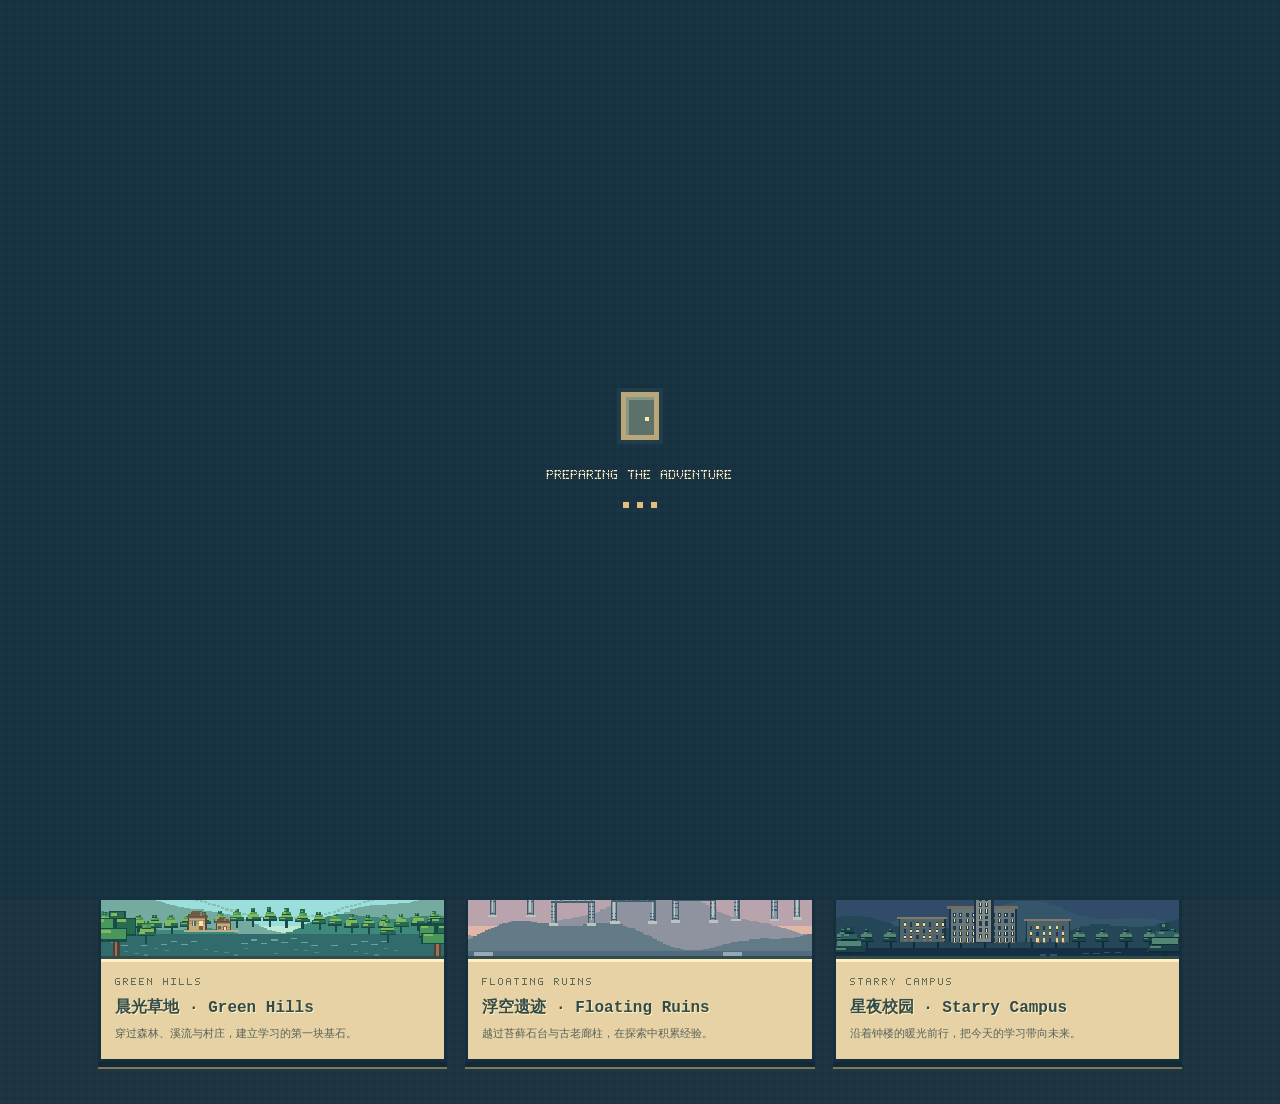
==== quest-game.html @ 6c8d32e7 "Add files via upload 11.0" ====
<!doctype html>
<html lang="zh-CN" data-game-version="v11.1-phone-orientation"><head>
<meta charset="utf-8"><meta name="viewport" content="width=device-width,initial-scale=1,viewport-fit=cover">
<title>Climbing the career ladder</title>
<style>
:root{--ink:#253149;--paper:#fff8e8;--gold:#ffd76b;--mint:#8ed6a5}
*{box-sizing:border-box}body{margin:0;background:#f1e7d2;color:var(--ink);font-family:system-ui,-apple-system,"Segoe UI",sans-serif}
button{font:inherit;font-weight:800;cursor:pointer;border:2px solid var(--ink);border-radius:11px;padding:9px 14px;background:var(--gold);box-shadow:0 4px 0 var(--ink);color:var(--ink);touch-action:manipulation}
button:active{transform:translateY(3px);box-shadow:0 1px 0 var(--ink)}
header{padding:13px 4vw;display:flex;justify-content:space-between;align-items:center;gap:10px;flex-wrap:wrap;background:var(--paper);border-bottom:3px solid var(--ink)}
.logo{font-size:clamp(18px,3vw,26px);font-weight:1000}.logo span{color:#d9614f}.actions{display:flex;gap:8px}
main{max-width:1150px;margin:auto;padding:22px 3vw 34px}.intro{display:flex;justify-content:space-between;align-items:end;gap:15px;flex-wrap:wrap;margin-bottom:15px}.eyebrow{font-size:12px;letter-spacing:2px;font-weight:1000;color:#d9614f}.intro h1{font-size:clamp(26px,4vw,40px);margin:5px 0}.intro p{margin:0;color:#59667b;line-height:1.6}.badge{background:white;border:2px solid var(--ink);border-radius:999px;padding:8px 13px;font-weight:900}
.shell{overflow:hidden;border:3px solid var(--ink);border-radius:18px;box-shadow:0 8px 0 var(--ink);background:#b6e7f8}.hud{display:flex;justify-content:space-between;align-items:center;gap:8px;flex-wrap:wrap;padding:10px 13px;background:var(--paper);border-bottom:3px solid var(--ink)}canvas{width:100%;height:auto;display:block;aspect-ratio:16/7.1;image-rendering:pixelated;touch-action:none}
.foot{display:flex;justify-content:space-between;gap:10px;flex-wrap:wrap;padding:10px 13px;background:var(--paper);border-top:3px solid var(--ink)}.hint{font-size:13px;font-weight:800;color:#59667b}.key{display:inline-block;background:white;border:1.5px solid var(--ink);border-radius:5px;padding:1px 5px;margin:0 2px}.levels{display:grid;grid-template-columns:repeat(3,1fr);gap:12px;margin-top:22px}.card{background:#fffdf6;border:2px solid var(--ink);border-radius:14px;padding:13px;box-shadow:0 4px 0 var(--ink)}.card small{font-weight:1000;color:#d9614f}.card h3{margin:5px 0}.card p{margin:0;color:#657187;font-size:13px;line-height:1.5}
.overlay{position:fixed;inset:0;background:#17273cbb;display:none;align-items:center;justify-content:center;padding:14px;z-index:5}.overlay.show{display:flex}.window{width:min(900px,100%);max-height:92vh;overflow:auto;background:var(--paper);border:4px solid var(--ink);border-radius:18px;box-shadow:0 9px 0 #111d30}.winhead{display:flex;justify-content:space-between;align-items:center;gap:10px;background:var(--gold);padding:13px 16px;border-bottom:3px solid var(--ink)}.winhead h2{margin:0;font-size:clamp(18px,3vw,24px)}.winbody{padding:clamp(13px,3vw,24px)}.pdf{width:100%;height:min(62vh,680px);border:2px solid var(--ink);border-radius:9px;background:white}.empty{text-align:center;background:white;border:2px dashed #b8c4d0;border-radius:12px;padding:28px;color:#647188;min-height:220px;display:flex;flex-direction:column;justify-content:center;gap:8px}.row{display:flex;gap:10px;flex-wrap:wrap;justify-content:center;margin-top:16px}.row button{flex:1;min-width:105px}.green{background:var(--mint)}.white{background:white}.mobile{display:none;justify-content:center;gap:12px;padding:10px;background:var(--paper);border-top:2px solid var(--ink);touch-action:manipulation}.mobile button{width:54px;height:46px;font-size:18px;user-select:none;-webkit-user-select:none;touch-action:none}.toast{display:none;position:fixed;bottom:20px;left:50%;transform:translateX(-50%);z-index:1200;background:var(--ink);color:white;padding:10px 15px;border-radius:10px;font-weight:800;max-width:90%;text-align:center}
#titleScreen{position:fixed;inset:0;z-index:1000;display:flex;flex-direction:column;justify-content:center;align-items:center;text-align:center;overflow:hidden;padding:24px;background:linear-gradient(to bottom,#70c5f5 0%,#b4e6ff 48%,#73bd55 49%,#367d3b 100%)}#titleScreen.hidden{display:none}.titleCloud{position:absolute;width:100px;height:24px;background:white;box-shadow:20px -16px 0 white,40px 0 0 white;opacity:.85}.titleCloud.one{top:16%;left:12%}.titleCloud.two{top:25%;right:18%;transform:scale(.7)}.titleMountain{position:absolute;bottom:25%;width:0;height:0;border-left:150px solid transparent;border-right:150px solid transparent;border-bottom:210px solid #538b60}.titleMountain.one{left:-65px}.titleMountain.two{right:-60px;border-bottom-color:#416e54;transform:scale(1.25)}.titleGround{position:absolute;left:0;right:0;bottom:0;height:24%;background:repeating-linear-gradient(90deg,#397b3c 0 42px,#438c43 42px 84px);border-top:12px solid #73bd55}.titleContent{position:relative;z-index:2;width:min(800px,100%)}.titleHeading{margin:0 0 38px;color:white;font-size:clamp(34px,7vw,68px);font-weight:1000;line-height:1.15;text-shadow:4px 4px 0 #24384a,7px 7px 0 #24384a}.titleSubtitle{color:white;font-size:15px;font-weight:900;letter-spacing:4px;margin-bottom:32px;text-shadow:2px 2px 0 #31523b}#startExploreBtn{min-width:230px;padding:16px 28px;border:3px solid #243149;border-radius:0;background:#79c65b;color:white;font-size:22px;font-weight:1000;box-shadow:0 7px 0 #243149;text-shadow:2px 2px 0 #31523b}#startExploreBtn:active{transform:translateY(5px);box-shadow:0 2px 0 #243149}.titleFooter{margin-top:32px;color:white;font-size:12px;font-weight:800;text-shadow:1px 2px 0 #31523b}
@media(max-width:900px),(hover:none) and (pointer:coarse){.levels{grid-template-columns:1fr}.mobile{display:flex}.hint{line-height:2}}
@media(max-height:480px){.titleHeading{margin-bottom:18px;font-size:clamp(28px,6vh,42px)}.titleSubtitle{margin-bottom:18px}#startExploreBtn{padding:10px 24px}.titleFooter{margin-top:18px}}

/* Artwork title screen */
#titleScreen{background:#299be9;padding:0}
#titleArtwork{position:relative;flex:0 0 auto;width:min(100vw,150vh);width:min(100vw,150dvh);aspect-ratio:3/2;background:#42a5e9 url("./quest-home.webp") center center / 100% 100% no-repeat;padding:0}
#titleScreen .titleCloud,#titleScreen .titleMountain,#titleScreen .titleGround,#titleScreen .titleContent{display:none}
#startExploreBtn{position:absolute;left:50%;top:81.15%;transform:translate(-50%,-50%);width:26%;min-width:100px;height:11%;min-height:44px;padding:0;border:0;border-radius:0;background:transparent;color:transparent;box-shadow:none;text-shadow:none;font-size:0;z-index:3;touch-action:manipulation}
#startExploreBtn:focus-visible{outline:3px solid white;outline-offset:3px}
#startExploreBtn:active{transform:translate(-50%,-50%);box-shadow:none}


/* Unified pixel-art UI inspired by the career ladder title artwork */
:root{--ink:#142b4d;--paper:#fff4cf;--gold:#ffd34e;--mint:#69c96c}
body{background:#d8efff;color:#17345a;font-family:ui-monospace,SFMono-Regular,Menlo,Monaco,Consolas,monospace}
button{border-radius:0;border:3px solid #142b4d;box-shadow:0 5px 0 #142b4d;background:#ffd34e;color:#142b4d;text-transform:uppercase;letter-spacing:.2px}
button:active{transform:translateY(3px);box-shadow:0 2px 0 #142b4d}
header{background:#fff4cf;border-bottom:4px solid #142b4d;box-shadow:0 4px 0 #e4b84d}
.logo{font-weight:1000;letter-spacing:1px;text-shadow:2px 2px 0 #f6d96a}
.logo span,.eyebrow,.card small{color:#d45c35}
main{max-width:1200px}
.intro h1{color:#17345a;text-shadow:2px 2px 0 #f9d75e}
.badge{border-radius:0;background:#ffd34e;border:3px solid #142b4d;box-shadow:3px 3px 0 #142b4d}
.shell{border:4px solid #142b4d;border-radius:0;box-shadow:0 8px 0 #142b4d;background:#79c9f4}
.hud,.foot{background:#fff4cf;border-color:#142b4d}
.hud{border-bottom-width:4px}.foot{border-top-width:4px}
canvas{image-rendering:pixelated}
.levels{gap:16px}
.card{background:#fff4cf;border:3px solid #142b4d;border-radius:0;box-shadow:0 6px 0 #142b4d;position:relative}
.card:nth-child(1){border-top:7px solid #69c96c}.card:nth-child(2){border-top:7px solid #54a9f2}.card:nth-child(3){border-top:7px solid #8978d8}
.card h3{color:#17345a;text-shadow:1px 1px 0 #ffd34e}
.card p,.intro p,.hint{color:#435d79}
.key{border-radius:0;border:2px solid #142b4d;background:#fff}
.overlay{background:#142b4dcc;backdrop-filter:pixelated}
.window{border:4px solid #142b4d;border-radius:0;box-shadow:0 9px 0 #0e1d34;background:#fff4cf}
.winhead{background:#ffd34e;border-bottom:4px solid #142b4d}
.winhead h2{font-weight:1000;text-shadow:1px 1px 0 #fff}
.winbody{background:linear-gradient(180deg,#fff4cf,#f8edce)}
.empty{border:3px dashed #5288b7;border-radius:0;background:#f5fbff;color:#435d79}
.pdf{border:3px solid #142b4d;border-radius:0}
.green{background:#69c96c}.white{background:#fff}
#pdfStatus{margin-top:12px;font-weight:800;color:#244568;overflow-wrap:anywhere}
.toast{border:3px solid #fff4cf;border-radius:0;box-shadow:4px 4px 0 #142b4d;font-family:ui-monospace,monospace}
@media(max-width:900px){.card{box-shadow:0 4px 0 #142b4d}.levels{gap:12px}.window{max-height:94vh}}
/* Retro classroom adventure: wood, parchment, brass, and crisp pixel edges. */
:root{--ink:#203543;--paper:#fff0c8;--gold:#efbc66;--mint:#8db58b;--world-accent:#9bd06a}
body{background-color:#1d3441;background-image:linear-gradient(90deg,#ffffff03 50%,transparent 50%),linear-gradient(#0c24352b 50%,transparent 50%);background-size:8px 8px;color:#fff0ca;font-family:ui-monospace,SFMono-Regular,Menlo,Consolas,monospace}
body[data-world="1"]{--world-accent:#93baca}body[data-world="2"]{--world-accent:#c1a3d8}
header{background:#55483e;border-bottom:4px solid #172c38;box-shadow:0 3px 0 #927459,inset 0 -3px #78614d;padding:12px max(3vw,14px);gap:12px}
.logo{display:flex;align-items:center;gap:12px;color:#fff0c8;letter-spacing:.6px;font-size:clamp(14px,2.2vw,22px);text-shadow:2px 2px #273642}
.logo span{color:#f2c679}.brandMark{width:32px;height:32px;display:block;background:linear-gradient(0deg,#eac579 0 8px,transparent 8px);box-shadow:inset -8px 0 #eac579;position:relative;flex:none}
.brandMark:before{content:"";position:absolute;left:8px;bottom:8px;width:16px;height:8px;background:#eac579}.logo small{display:block;color:#cdb99c;font-size:10px;letter-spacing:2px;text-shadow:none;margin-top:5px}
button{font-family:inherit;border:3px solid #233743;background:#f0c77f;color:#30414a;padding:10px 16px;border-radius:0;box-shadow:inset 2px 2px #fff0b5,inset -2px -2px #bc8a55,0 4px #142b39;font-weight:900;letter-spacing:.4px;min-height:44px}
button:hover{filter:brightness(1.07)}button:active{transform:translateY(3px);box-shadow:inset 2px 2px #b98b55,0 1px #142b39}button:focus-visible{outline:3px solid #fff1b7;outline-offset:4px}
.white{background:#e4ddc4;box-shadow:inset 2px 2px #fff8df,inset -2px -2px #a1a998,0 4px #142b39}.green{background:#a3bd87;box-shadow:inset 2px 2px #dbe5ac,inset -2px -2px #66816d,0 4px #142b39}
main{max-width:1160px;padding:24px 3vw 40px}.intro{align-items:center;margin-bottom:20px;gap:16px}.eyebrow{color:#c9d8b5;letter-spacing:3px;font-size:10px}.intro h1{font-size:clamp(23px,3.5vw,35px);color:#fff0c8;text-shadow:3px 3px #102b3c;margin:8px 0}.intro p{color:#b5c7c6;font-size:13px;line-height:1.75;max-width:650px}.badge{background:#526d64;color:#fff0c7;border:3px solid #122d39;box-shadow:inset 2px 2px #819589,3px 3px #0d2737;padding:11px 14px;font-size:13px;white-space:nowrap}
.shell{border:5px solid #18333e;outline:2px solid #997853;outline-offset:0;border-radius:0;box-shadow:0 8px #0e2735,0 10px #947656;background:#173040;overflow:hidden}
.hud{color:#f8e9c5;background:#584d41;border-bottom:3px solid #1c3540;padding:12px 15px;box-shadow:inset 0 3px #977957;gap:10px}.hud strong:first-child{font-size:12px;letter-spacing:1px;color:#f6d798}.hud strong:nth-child(2){padding:5px 8px;background:#334c49;border:2px solid #172f37;color:var(--world-accent);font-size:10px;box-shadow:inset 1px 1px #63776c}.hud small{color:#d3c6ad;font-size:10px}
#game{width:100%;height:auto;aspect-ratio:960/426;image-rendering:pixelated;background:#183442;display:block;touch-action:none}
.foot{background:#cdbf98;color:#374a4b;border-top:3px solid #243c43;padding:11px 13px;box-shadow:inset 0 3px #eadab4}.hint{font-size:11px;color:#3b5251}.key{background:#f7e8bc;border:2px solid #516460;border-bottom-width:4px;padding:2px 5px;color:#374d4d;border-radius:0}
.levels{grid-template-columns:repeat(3,1fr);gap:18px;margin-top:27px}.card{padding:0;overflow:hidden;background:#e6d2a5;border:3px solid #152f3d;border-top:3px solid #152f3d!important;box-shadow:0 5px #102a38,0 7px #82765d;color:#304849}.card-art{height:112px;border-bottom:3px solid #314b4a;position:relative;overflow:hidden}.world-preview{display:block;width:100%;height:112px;aspect-ratio:auto;image-rendering:pixelated;object-fit:cover}.card-body{padding:13px 14px 15px;box-shadow:inset 0 3px #fff1c5}.card small{font-size:10px;color:#646d56;letter-spacing:2px}.card h3{color:#344b49;text-shadow:1px 1px #fff1c0;margin:7px 0;font-size:16px}.card p{color:#58635a;font-size:11px;line-height:1.7}.cardTag{position:absolute;top:8px;left:8px;padding:4px 7px;background:#203846de;border:2px solid #e5d3aa;color:#ffedc3;font-size:10px;letter-spacing:1px}
.mobile{display:none;align-items:center;justify-content:space-between;gap:12px;background:#655547;border-top:3px solid #233943;padding:10px 14px;box-shadow:inset 0 3px #998069}.movePad{display:flex;gap:10px}.mobile button{width:64px;height:48px;font-size:22px;min-height:44px}.mobile .jumpButton{width:112px;background:#a6bf89;font-size:13px;box-shadow:inset 2px 2px #dce7b3,inset -2px -2px #688472,0 4px #142b39}
.overlay{background:#102837db;backdrop-filter:none;z-index:1100}.window{background:#e5d1a8;border:5px solid #273d44;border-radius:0;outline:2px solid #cfb785;box-shadow:0 8px #0b2433;max-height:90dvh}.winhead{background:#79614b;color:#fff0c7;border-bottom:4px solid #344846;box-shadow:inset 0 3px #b28f65;padding:12px 15px}.winhead h2{font-size:clamp(15px,2vw,21px);letter-spacing:1px;text-shadow:2px 2px #304346}.winhead button{padding:4px 10px;min-width:44px}.winbody{padding:clamp(14px,3vw,25px);background:#efe0b8;color:#354c4e;background-image:repeating-linear-gradient(0deg,transparent 0 23px,#bba98812 23px 24px)}.empty{background:#fff4d8;border:3px dashed #9aa388;border-radius:0;color:#536b61;padding:32px;min-height:220px;line-height:1.8}.pdf{border:3px solid #566b64;border-radius:0;height:min(55dvh,620px)}.row{gap:12px}.row button{min-width:130px;font-size:12px}#pdfStatus{font-size:12px;color:#5c6e5d;line-height:1.6}#windowLevel{font-size:10px!important;color:#e3d4b5;letter-spacing:1px}.toast{background:#2f4d4d;border:3px solid #e9d6a4;box-shadow:4px 4px #122d3a;color:#fff0c8;font-size:13px;border-radius:0}
#titleScreen{z-index:1000}#startExploreBtn{min-width:100px;min-height:44px;box-shadow:none;filter:none}#startExploreBtn:hover{filter:none}#startExploreBtn:active{box-shadow:none}
@media(max-width:900px),(hover:none) and (pointer:coarse){.mobile{display:flex}.levels{grid-template-columns:repeat(3,1fr);gap:10px}.card-body{padding:11px}.card h3{font-size:13px}.card p{font-size:10px}.hint{line-height:1.8}}
@media(max-width:600px){header{padding:10px 14px}.logo small{font-size:8px;letter-spacing:1px}.brandMark{display:none}.actions{gap:6px}.actions button{font-size:10px;padding:8px 10px}.intro h1{font-size:25px}.intro p{font-size:12px}.levels{grid-template-columns:1fr}.card{display:grid;grid-template-columns:120px 1fr}.card-art,.world-preview{height:100%;min-height:106px;border-bottom:0}.card-art{border-right:3px solid #314b4a}.card-body{padding:12px}.card h3{font-size:15px}.card p{font-size:11px}.hud{padding:9px 10px}.hud small{display:none}.foot{gap:5px}.window{max-height:92dvh}.row button{min-width:100px}.winhead{flex-wrap:wrap}}
@media(orientation:landscape) and (max-height:540px){body.game-active header{padding:5px 14px}body.game-active .logo{font-size:13px}body.game-active .logo small,body.game-active .brandMark{display:none}body.game-active header button{padding:4px 10px;min-height:34px;font-size:10px}body.game-active main{padding:7px 12px 14px}body.game-active .intro,body.game-active .levels,body.game-active .foot{display:none}body.game-active .shell{height:calc(100vh -70px);height:calc(100dvh -70px);display:grid;grid-template-rows:auto minmax(0,1fr) auto}body.game-active #game{width:100%;height:100%;min-height:0;aspect-ratio:auto;object-fit:contain}body.game-active .hud{padding:5px 10px}body.game-active .hud small{display:none}body.game-active .mobile{padding:5px 12px}body.game-active .mobile button{height:36px;min-height:36px;width:56px;font-size:19px}body.game-active .mobile .jumpButton{width:92px;font-size:12px}}


@font-face{font-family:QuestPixel;src:url("[data-uri]");font-weight:100 1000;font-display:swap}
.logo,.logo small,.eyebrow,.hud strong,.card small,.cardTag,.winhead h2,.key,.mobile button{font-family:QuestPixel,ui-monospace,monospace;font-weight:400}.logo{line-height:1.45}.logo small{line-height:1.5}.hud strong{line-height:1.6}.card small,.cardTag{line-height:1.5}.eyebrow{line-height:1.7}.winhead h2{line-height:1.6}
/* Short scene fades and a PDF reader that follows the actual page geometry. */
#sceneTransition{position:fixed;inset:0;z-index:1500;display:flex;align-items:center;justify-content:center;background:#183342;opacity:0;visibility:hidden;pointer-events:none;transition:opacity .24s ease,visibility 0s .24s;background-image:linear-gradient(90deg,#ffffff03 50%,transparent 50%),linear-gradient(#0c243533 50%,transparent 50%);background-size:8px 8px}
#sceneTransition.covered{opacity:1;visibility:visible;pointer-events:auto;transition-delay:0s}
.transitionPanel{text-align:center;padding:24px;color:#f9e8c0}.transitionIcon{display:block;width:38px;height:48px;margin:0 auto 23px;border:5px solid #bca578;background:#5c7169;box-shadow:0 0 0 4px #203e48,inset 3px 3px #829989;position:relative}.transitionIcon:after{content:"";position:absolute;right:5px;top:20px;width:4px;height:4px;background:#ffe8a8}.transitionLabel{font:13px/1.8 QuestPixel,monospace;letter-spacing:1px}.transitionDots{display:flex;justify-content:center;gap:8px;margin-top:16px}.transitionDots i{width:6px;height:6px;background:#e1bd80;animation:pixelPulse .7s steps(2,end) infinite}.transitionDots i:nth-child(2){animation-delay:.13s}.transitionDots i:nth-child(3){animation-delay:.26s}
@keyframes pixelPulse{50%{opacity:.25;transform:translateY(-3px)}}
@keyframes coverEnter{from{opacity:0;transform:translateY(8px)}to{opacity:1;transform:none}}
@keyframes sceneEnter{from{opacity:.2;transform:translateY(6px)}to{opacity:1;transform:none}}
@keyframes journalEnter{from{opacity:0;transform:translateY(12px) scale(.985)}to{opacity:1;transform:none}}
body.page-ready #titleArtwork{animation:coverEnter .45s ease-out both}.shell.scene-enter{animation:sceneEnter .34s ease-out both}.overlay.show .window{animation:journalEnter .2s ease-out both}
#pdfReader{position:relative;width:100%;max-width:100%;margin:0 auto;border:3px solid #536b64;background:#ced4c4;transition:width .2s ease,height .2s ease;overflow:hidden;box-sizing:border-box}
#pdfViewer{height:var(--reader-height,55vh);height:var(--reader-height,55dvh);overflow:auto;padding:10px;background:#d4d9cb;overscroll-behavior:contain;-webkit-overflow-scrolling:touch;scrollbar-color:#647e72 #d4d9cb;box-sizing:border-box}
#pdfViewer>.empty{min-height:100%;display:flex;justify-content:center;margin:0;box-sizing:border-box}
#pdfViewer canvas.pdf-page-canvas{display:block;max-width:none;margin:0 auto;background:#fff;box-shadow:0 3px 8px #203a4226;image-rendering:auto;aspect-ratio:auto;touch-action:pan-x pan-y pinch-zoom}
#pdfViewer iframe.pdf{width:100%;height:100%;min-height:180px;border:0;display:block;background:white;image-rendering:auto}
.readerToolbar{display:flex;align-items:center;gap:6px;flex-wrap:wrap;justify-content:flex-start;background:#e6d7ad;border-top:2px solid #8a997e;padding:7px 8px;min-height:49px}
.readerToolbar button{min-height:34px;padding:5px 8px;font-size:11px;box-shadow:inset 1px 1px #fff0b5,inset -1px -1px #bc8a55,0 2px #233e43;border-width:2px}.readerToolbar button:disabled{opacity:.45;cursor:default;filter:none}.readerNav{display:flex;align-items:center;gap:5px}.readerNav button{min-width:32px}.pdfPageCount{font-size:10px;color:#445e56;min-width:58px;text-align:center}.readerToolbar #fitPdfBtn{margin-left:auto;min-width:116px;display:flex;align-items:center;justify-content:center;gap:5px;background:#a6c294;white-space:nowrap}.fitIcon{width:12px;height:12px;display:inline-block;border:2px dashed #3d5952;flex:none}
#pdfStatus{min-height:20px}.pdfReaderLoading{color:#47645d;font-size:12px;line-height:1.8}#windowOverlay .window{width:min(900px,100%)}
@media(max-width:600px){#pdfViewer{padding:7px}.readerToolbar{padding:6px}.readerToolbar button{font-size:10px}.pdfPageCount{min-width:52px}.readerToolbar #fitPdfBtn{min-width:107px}.readerNav{gap:3px}}
@media(prefers-reduced-motion:reduce){#sceneTransition,#pdfReader{transition:none}body.page-ready #titleArtwork,.shell.scene-enter,.overlay.show .window,.transitionDots i{animation:none!important}}

#sceneTransition{transition:opacity .6s ease,visibility 0s .6s}
body.page-ready #titleArtwork{animation-duration:3s}.shell.scene-enter{animation-duration:3s}.overlay.show .window{animation-duration:.38s}
.advanceControls{display:flex;align-items:center;margin-left:auto}.advanceControls[hidden]{display:none!important}.advanceControls button{background:#a7c18b;color:#304a46;min-height:36px;font-size:11px;padding:6px 11px;border-width:2px;box-shadow:inset 2px 2px #dce7b4,inset -2px -2px #6b8470,0 3px #1a3440;white-space:nowrap}.advanceControls button:disabled{opacity:.5;cursor:default}
@media(max-width:600px){.advanceControls button{font-size:10px;padding:5px 8px}}
@media(orientation:landscape) and (max-height:540px){.advanceControls button{min-height:29px;font-size:10px;padding:3px 8px}}
@media(prefers-reduced-motion:reduce){#sceneTransition{transition:none}body.page-ready #titleArtwork,.shell.scene-enter,.overlay.show .window{animation:none!important}}

/* The approved ending artwork and proportional, keyboard-accessible controls. */
#completionScreen{position:fixed;inset:0;z-index:1200;display:flex;align-items:center;justify-content:center;overflow:hidden;background:#163344}
#completionScreen[hidden]{display:none!important}
body.ending-active{overflow:hidden}
.completion-artwork{position:relative;flex:none;width:min(100vw,calc(100vh * 1.7768331562));width:min(100vw,calc(100dvh * 1.7768331562));aspect-ratio:1672 / 941}
.completion-artwork>img{display:block;width:100%;height:100%;object-fit:contain;image-rendering:pixelated;user-select:none;-webkit-user-select:none;pointer-events:none}
.completion-sr{position:absolute;width:1px;height:1px;padding:0;margin:-1px;overflow:hidden;clip:rect(0,0,0,0);white-space:nowrap;border:0}
.ending-hotspot{position:absolute;top:42%;width:21.6%;height:7.3%;min-width:44px;min-height:44px;transform:translateX(-50%);padding:0;margin:0;border:0;border-radius:0;background:transparent;box-shadow:none;color:transparent;cursor:pointer;touch-action:manipulation;-webkit-tap-highlight-color:transparent}
#endingPlayAgainBtn{left:27.4%}#endingHomeBtn{left:50%}#endingNewGameBtn{left:72.5%}
.ending-hotspot:hover:not(:disabled){background:#fff5c51a}
.ending-hotspot:active{transform:translateX(-50%);box-shadow:none}
.ending-hotspot:focus-visible{outline:3px solid #ffe7a1;outline-offset:2px;background:#fff5c518}
.ending-hotspot:disabled{background:transparent;box-shadow:none;opacity:1;cursor:default}

body[data-world="3"]{--world-accent:#ffdfa1;background-color:#213848}
body.trail-active .intro,body.trail-active .levels{display:none}
body.trail-active main{padding-top:20px}
.trailMeter{display:flex;align-items:center;gap:7px;min-width:125px;font:10px QuestPixel,monospace;color:#fff0c7;margin-left:auto}
.trailMeter[hidden],.trailActions[hidden],#trailInteractBtn[hidden],#trailTouchInteractBtn[hidden]{display:none!important}
.trailMeter progress{width:82px;height:12px;border:2px solid #203b42;background:#243d48;appearance:none;border-radius:0}
.trailMeter progress::-webkit-progress-bar{background:#243d48}.trailMeter progress::-webkit-progress-value{background:#b4cf94}.trailMeter progress::-moz-progress-bar{background:#b4cf94}
.trailActions button,#trailTouchInteractBtn{min-height:44px;padding:7px 11px;font:10px/1.5 QuestPixel,monospace;background:#a8c495;color:#25483f;border:2px solid #1e3743;box-shadow:inset 2px 2px #ddecbd,0 3px #142f3e}
#trailTouchInteractBtn{width:104px;font-size:9px}
.trail-active .hud{flex-wrap:wrap}.trail-active .hud small{display:none}
#trailCompletionScreen{position:fixed;inset:0;z-index:1200;display:flex;align-items:center;justify-content:center;background:#1b2c48;overflow:hidden}
#trailCompletionScreen[hidden]{display:none!important}
.trail-completion-artwork{position:relative;flex:none;width:min(100vw,calc(100vh * 1.7768331562));width:min(100vw,calc(100dvh * 1.7768331562));aspect-ratio:1672/941;overflow:hidden;background:#43517c;animation:trailArtworkEnter .6s ease-out both}
.trail-completion-artwork>img{position:absolute;inset:0;display:block;width:100%;height:100%;object-fit:contain;image-rendering:pixelated;pointer-events:none;user-select:none}
/* Reveal the scenery and message first, then reveal the exact approved button row. */
.trail-end-scene{mask-image:linear-gradient(to bottom,#000 0 36.2%,transparent 36.2% 44.5%,#000 44.5% 100%);-webkit-mask-image:linear-gradient(to bottom,#000 0 36.2%,transparent 36.2% 44.5%,#000 44.5% 100%)}
.trail-button-art{clip-path:inset(36.2% 0 55.5% 0);opacity:0;transition:opacity .35s steps(5,end)}
.trail-button-rest{position:absolute;top:36.2%;left:0;right:0;height:8.3%;overflow:hidden;pointer-events:none}
.trail-button-rest>img{display:block;width:100%;height:auto;transform:translateY(-44.5%);image-rendering:pixelated;pointer-events:none}
#trailEndingMotion{position:absolute;inset:0;width:100%;height:100%;pointer-events:none;image-rendering:pixelated;aspect-ratio:1672/941}
.trail-end-hotspot{top:36.3%;width:18.2%;height:8%;min-height:44px;opacity:0;pointer-events:none;transition:opacity .35s steps(5,end)}
#trailContinueBtn{left:31.1%}#trailReplayBtn{left:50%}#trailHomeBtn{left:68.9%}
.buttons-ready .trail-button-art,.buttons-ready .trail-end-hotspot{opacity:1}.buttons-ready .trail-end-hotspot{pointer-events:auto}
@keyframes trailArtworkEnter{from{opacity:0}to{opacity:1}}
@media(max-width:600px){.trail-active .hud strong:first-child{font-size:10px}.trail-active .hud strong:nth-child(2){font-size:8px}.trailMeter{min-width:110px}.trailMeter progress{width:64px}.trailActions button{font-size:9px}}
@media(orientation:landscape) and (max-height:540px){.trail-active .hud{padding:5px 10px}.trail-active main{padding-top:7px}.trailActions button{padding:3px 7px;min-height:30px;font-size:8px}.trailMeter{font-size:8px}}
@media(prefers-reduced-motion:reduce){.trail-completion-artwork,.trail-button-art,.trail-end-hotspot{animation:none!important;transition:none!important}}

.shell{position:relative}
body.journal-open{overflow:hidden}
.actions #journeyBookBtn,.actions #soundToggleBtn{font:9px/1.5 QuestPixel,monospace;padding:7px 9px;min-height:44px}
#soundToggleBtn[aria-pressed="true"]{background:#7c8a81;color:#fff2cd}
body:not(.game-active) #soundToggleBtn{position:fixed;right:16px;bottom:16px;z-index:1001;min-height:44px}
#benchDialogue{position:absolute;z-index:30;top:25%;left:50%;transform:translateX(-50%);width:min(82%,440px);padding:19px 22px 15px;border:4px solid #664d3f;outline:2px solid #d9bc83;background:#f6e8c4;color:#263e49;box-shadow:0 6px #182e3c;text-align:center;box-sizing:border-box}
#benchDialogue[hidden],#journeyBook[hidden]{display:none!important}
#benchDialogue:after{content:"";position:absolute;left:calc(50% - 9px);bottom:-15px;width:14px;height:14px;transform:rotate(45deg);background:#f6e8c4;border-right:4px solid #664d3f;border-bottom:4px solid #664d3f}
#benchQuote{font:15px/1.9 QuestPixel,monospace;margin:0 0 12px}#benchContinueBtn{font:10px/1.5 QuestPixel,monospace;min-height:44px;background:#a8c495}
#journeyBook{position:fixed;inset:0;z-index:1400;display:flex;align-items:center;justify-content:center;background:#122b3fbd;padding:20px;box-sizing:border-box}
.journey-book-panel{width:min(900px,100%);max-height:88vh;max-height:88dvh;overflow:auto;background:#f2e4bf;color:#294448;border:5px solid #53493e;outline:2px solid #d2b982;box-shadow:0 8px #172d3a;padding:18px 22px;box-sizing:border-box}
.journey-book-head{display:flex;justify-content:space-between;align-items:center;gap:10px;border-bottom:2px solid #b39b74;padding-bottom:12px}.journey-book-head h2{font:16px/1.7 QuestPixel,monospace;margin:0}.journey-book-head button{min-height:44px;min-width:44px}
#journeyBookSummary,.journey-book-foot{font:11px/1.9 QuestPixel,monospace;color:#52695b}.journey-book-columns{display:grid;grid-template-columns:1.1fr 1fr;gap:24px}.journey-book-columns h3{font:11px/1.8 QuestPixel,monospace;color:#73614b;border-bottom:1px solid #c7b58e;padding-bottom:8px}.journal-entry{border-bottom:1px dashed #c2b391;padding:9px 0}.journal-entry strong{display:block;font:12px/1.8 QuestPixel,monospace;color:#385a57}.journal-entry p{font:11px/1.8 QuestPixel,monospace;margin:5px 0;color:#54685d}
.trail-completion-artwork{--reveal-radius:0px}
#trailCompletionScreen.guided-journey{background:transparent}
.guided-journey .trail-completion-artwork{animation:none}
.guided-journey:not(.guide-complete) .trail-completion-artwork{mask-image:radial-gradient(circle at 38% 74%,#000 calc(var(--reveal-radius) - 18px),transparent var(--reveal-radius));-webkit-mask-image:radial-gradient(circle at 38% 74%,#000 calc(var(--reveal-radius) - 18px),transparent var(--reveal-radius))}
@media(max-width:600px){header .logo{font-size:11px}.actions{flex-wrap:wrap;justify-content:flex-end;gap:5px}.actions #journeyBookBtn,.actions #soundToggleBtn{font-size:8px;padding:5px;min-height:36px}.journey-book-columns{grid-template-columns:1fr;gap:10px}.journey-book-panel{padding:14px}.journey-book-head h2{font-size:12px}#benchDialogue{padding:12px 14px;top:27%;width:85%}#benchQuote{font-size:11px;line-height:1.8}#benchContinueBtn{font-size:9px;padding:6px 11px}}
@media(orientation:landscape) and (max-height:540px){.actions #journeyBookBtn,.actions #soundToggleBtn{min-height:30px;padding:3px 7px;font-size:8px}#benchDialogue{top:23%;width:380px;padding:10px 16px}#benchQuote{font-size:11px;line-height:1.7;margin-bottom:7px}#benchContinueBtn{min-height:36px;padding:5px 14px}}


/* The quiet moment is text beside the traveller, without a dialogue panel. */
#benchDialogue{transform:none;width:auto;padding:0;border:0;outline:0;background:transparent;box-shadow:none;text-align:left;color:#000}
#benchDialogue:after{display:none;content:none}
#benchQuote{font:400 14px/1.65 QuestPixel,ui-monospace,monospace;letter-spacing:0;color:#000;margin:0 0 14px;text-shadow:none}
#benchContinueBtn{font:400 10px/1.5 QuestPixel,monospace;min-height:44px;padding:8px 14px;background:#a8c495;border:3px solid #283e43;box-shadow:inset 2px 2px #dce6b9,0 3px #283e43}
.mobile #dropButton{font-size:11px;background:#c7c6a0;width:76px;min-width:64px;min-height:44px}
.mobile #dropButton[hidden]{display:none!important}
.trail-completion-artwork{container-type:inline-size}
.explore-more-label{position:absolute;left:31.1%;top:40.2%;transform:translate(-50%,-50%);width:15.4%;height:4.8%;background:#416641;color:#ffebbc;display:flex;align-items:center;justify-content:center;font:400 clamp(6px,1.65cqw,28px)/1 QuestPixel,monospace;pointer-events:none;opacity:0;z-index:3;text-shadow:.1cqw .1cqw #244337}
.buttons-ready .explore-more-label{opacity:1;transition:opacity .6s}
.journey-book-foot a{color:#385c64}
@media(max-width:600px){.mobile{gap:7px;padding:9px}.movePad{gap:6px}.mobile button{width:52px}.mobile .jumpButton{width:92px}.mobile #dropButton{width:65px;min-width:60px}#benchQuote{font-size:14px}#benchDialogue{padding:0;width:auto}#benchContinueBtn{min-height:44px}}
@media(orientation:landscape) and (max-height:540px){body.game-active .mobile button{height:44px;min-height:44px}#benchQuote{font-size:14px;line-height:1.65}#benchDialogue{padding:0;width:auto}#benchContinueBtn{min-height:44px}}


#trailMechanicHint{flex-basis:100%;margin:0;font:400 10px/1.6 QuestPixel,monospace;color:#efe1b6}
#trailAudioSettingsBtn{min-height:44px;font:400 10px/1.4 QuestPixel,monospace;background:#a9bf9c}
#trailSoundPanel{position:absolute;z-index:40;right:10px;top:80px;width:min(280px,calc(100% - 20px));padding:13px;background:#efe2bd;border:4px solid #2f4650;box-shadow:0 5px #172e3d;color:#314952;font:400 10px/1.7 QuestPixel,monospace}
#trailSoundPanel[hidden],#trailMechanicHint[hidden],#trailAudioSettingsBtn[hidden]{display:none!important}
.audio-panel-head{display:flex;justify-content:space-between;align-items:center;margin-bottom:8px}.audio-panel-head strong{font-weight:400}.audio-panel-head button{min-width:44px;min-height:44px;padding:5px;background:#d4bf92}
#trailSoundPanel label{display:flex;align-items:center;justify-content:space-between;gap:12px;min-height:44px}#trailSoundPanel input{width:160px;min-height:44px;accent-color:#577e66;touch-action:pan-x}#testSoundBtn{min-height:44px;margin-top:8px;background:#aac697;font:400 10px/1.5 QuestPixel,monospace}#trailSoundStatus{font:400 9px/1.7 QuestPixel,monospace;min-height:20px;margin:10px 0 0}
@media(orientation:landscape) and (max-height:540px){#trailMechanicHint{font-size:8px;line-height:1.5}#trailSoundPanel{top:56px;max-height:calc(100dvh - 120px);overflow:auto}#trailAudioSettingsBtn{min-height:36px}}


/* Stable exploration controls and the approved quiet-moment typography. */
@font-face{font-family:JourneyBodyPixel;src:url("[data-uri]") format("truetype");font-weight:400;font-style:normal;font-display:swap}
body.trail-active .mobile{position:relative;flex-wrap:nowrap}
body.trail-active #trailTouchInteractBtn{position:absolute;z-index:31;left:50%;bottom:calc(100% + 9px);transform:translateX(-50%);height:auto;min-height:44px;max-width:calc(100% - 20px)}
body.trail-active #trailTouchInteractBtn:active{transform:translate(-50%,3px)}
@media(max-width:900px),(hover:none) and (pointer:coarse){body.trail-active #trailInteractBtn{display:none!important}}
#benchDialogue{display:flex;flex-direction:column;align-items:flex-start;transform:none;width:max-content;max-width:none;padding:0;border:0;outline:0;background:transparent;box-shadow:none;text-align:left;color:#000;pointer-events:none}
#benchQuote{font:400 var(--bench-font-size,12px)/1.5 JourneyBodyPixel,QuestPixel,ui-monospace,monospace;letter-spacing:0;color:#000;margin:0;white-space:nowrap;text-shadow:none}
.bench-quote-line{display:block}
#benchContinueBtn{position:relative;display:block;align-self:flex-end;box-sizing:border-box;width:var(--bench-button-width,49px);min-width:0;height:var(--bench-button-height,20px);min-height:0;margin:7px 0 0;padding:0 2px;font:400 var(--bench-button-font,7.5px)/1 QuestPixel,ui-monospace,monospace;letter-spacing:0;border:2px solid #283e43;background:#a8c495;color:#000;box-shadow:inset 1px 1px #dce6b9,0 2px #283e43;pointer-events:auto;touch-action:manipulation}
#benchContinueBtn::before{content:"";position:absolute;left:50%;top:50%;width:max(100%,44px);height:max(100%,44px);transform:translate(-50%,-50%);background:transparent}
#benchContinueBtn:active{transform:translateY(1px);box-shadow:inset 1px 1px #88a777,0 1px #283e43}


/* Desktop window-fit play area. */
#fitGameBtn{font:400 10px/1.5 QuestPixel,ui-monospace,monospace}
#fitGameBtn[hidden]{display:none!important}
#fitGameBtn[aria-pressed="true"]{background:#a8c495;box-shadow:inset 2px 2px #dce6b9,inset -2px -2px #6f8874,0 4px #142b39}
body.game-active.game-fitted{overflow:hidden}
body.game-active.game-fitted header{position:fixed;z-index:100;top:0;left:0;right:0;padding:7px 14px;gap:8px;min-height:48px}
body.game-active.game-fitted .logo{font-size:14px;line-height:1.5;gap:0}
body.game-active.game-fitted .logo small,body.game-active.game-fitted .brandMark{display:none}
body.game-active.game-fitted .actions{flex-wrap:wrap;gap:6px}
body.game-active.game-fitted header button{font-size:10px;min-height:34px;padding:5px 9px}
body.game-active.game-fitted .intro,body.game-active.game-fitted .levels,body.game-active.game-fitted .foot{display:none}
body.game-active.game-fitted .shell{position:fixed;z-index:90;inset:var(--game-fit-top,68px) 12px 12px;width:auto;max-width:none;height:auto;min-height:0;margin:0;display:grid;grid-template-rows:auto minmax(0,1fr) auto}
body.game-active.game-fitted .hud{padding:7px 12px;gap:8px}
body.game-active.game-fitted #game{width:100%;height:100%;min-width:0;min-height:0;aspect-ratio:auto;object-fit:contain;image-rendering:pixelated}
@media(hover:none) and (pointer:coarse){#fitGameBtn{display:none!important}}

.actions #gameAudioSettingsBtn{font:400 9px/1.5 QuestPixel,monospace;padding:7px 9px;min-height:44px;background:#a9bf9c}
#gameAudioSettingsBtn[hidden]{display:none!important}
#musicModeSelect{max-width:165px;min-height:44px;padding:5px;border:2px solid #314952;background:#fbefd0;color:#314952;font:400 9px/1.5 QuestPixel,monospace}
#journeyMusicCredit{margin:10px 0 0;font:400 10px/1.6 JourneyBodyPixel,ui-monospace,monospace}
#journeyMusicCredit a{color:#264d4b;text-decoration:underline;text-underline-offset:3px}
#journeyMusicCredit[hidden]{display:none!important}
#trailSoundPanel{position:fixed;z-index:160;right:14px;top:65px;max-height:calc(100dvh - 90px);overflow:auto;overscroll-behavior:contain}
@media(max-width:600px){.actions #gameAudioSettingsBtn{font-size:8px;padding:5px;min-height:36px}}
@media(orientation:landscape) and (max-height:540px){.actions #gameAudioSettingsBtn{min-height:30px;padding:3px 7px;font-size:8px}#trailSoundPanel{top:12px;max-height:calc(100dvh - 24px)}}

#endingBridge{position:fixed;inset:0;z-index:1199;width:100vw;height:100dvh;pointer-events:none;image-rendering:pixelated}
#endingBridge[hidden]{display:none!important}
.slow-ending .completion-artwork,.slow-ending .trail-completion-artwork{opacity:var(--ending-alpha,0);animation:none!important;transform:none!important;mask-image:none!important;-webkit-mask-image:none!important}
.quest-end-scene{mask-image:linear-gradient(to bottom,#000 0 41%,transparent 41% 50%,#000 50% 100%);-webkit-mask-image:linear-gradient(to bottom,#000 0 41%,transparent 41% 50%,#000 50% 100%)}
.quest-button-rest{position:absolute;left:0;right:0;top:41%;height:9%;overflow:hidden;pointer-events:none}
.quest-button-rest>img{display:block;width:100%;height:auto;transform:translateY(-50%);image-rendering:pixelated}
.completion-artwork>.quest-button-piece,.trail-completion-artwork>.trail-button-piece{position:absolute;inset:0;width:100%;height:100%;object-fit:contain;image-rendering:pixelated;pointer-events:none;opacity:0}
#questPiece0{clip-path:inset(41% 61% 50% 15%)}#questPiece1{clip-path:inset(41% 38% 50% 39%)}#questPiece2{clip-path:inset(41% 15% 50% 61%)}
#trailPiece0{clip-path:inset(36.2% 59.2% 55.5% 21%)}#trailPiece1{clip-path:inset(36.2% 40.2% 55.5% 40.8%)}#trailPiece2{clip-path:inset(36.2% 21% 55.5% 59.8%)}
#trailButtonImage{display:none!important}
.buttons-ready .quest-end-scene,.buttons-ready .trail-end-scene{mask-image:none;-webkit-mask-image:none}
.buttons-ready .quest-button-rest,.buttons-ready .trail-button-rest{display:none}
.slow-ending:not(.buttons-ready) .ending-hotspot{pointer-events:none}
.slow-ending .ending-hotspot{transition:none}
.slow-ending .explore-more-label{transition:none!important}
#musicLicenseText{white-space:pre-wrap;font:12px/1.6 ui-monospace,monospace}
#journeyMusicCredit{font-size:10px;line-height:1.65}
#journeyMusicCredit details{margin-top:8px}
#journeyMusicCredit summary{cursor:pointer;min-height:30px}

/* Field activities use existing pixel fonts and never reflow the movement pad. */
#fieldActivity[hidden]{display:none!important}
#fieldActivity{position:fixed;inset:0;z-index:1500;display:grid;place-items:center;padding:16px;background:#182d43a8;box-sizing:border-box;overscroll-behavior:contain}
body.field-open{overflow:hidden}
.field-panel{width:min(650px,100%);max-height:calc(100dvh - 32px);overflow:auto;overscroll-behavior:contain;padding:20px;box-sizing:border-box;border:5px solid #304853;outline:3px solid #c4a370;background:#f1e3bc;box-shadow:inset 3px 3px #fff1ca,inset -3px -3px #c7b18a,0 8px #182d43;color:#304853}
.field-head{display:flex;justify-content:space-between;align-items:flex-start;gap:16px}
.field-head h2{font:400 16px/1.65 QuestPixel,monospace;margin:6px 0 10px}
.field-head small{font:400 9px/1.5 QuestPixel,monospace;color:#88704e}
.field-head button{flex:none;min-width:44px;min-height:44px;padding:5px}
#fieldActivityText,#fieldActivityStatus,.field-panel label{font:400 16px/1.65 JourneyBodyPixel,monospace;letter-spacing:0}
#fieldActivityText{margin:8px 0 14px;white-space:pre-line}
#fieldActivityStatus{min-height:28px;margin:12px 0 8px;color:#3d705f}
.field-actions{display:flex;flex-wrap:wrap;gap:10px;align-items:center}
.field-panel button{font:400 11px/1.6 QuestPixel,monospace;min-height:44px;padding:9px 13px;touch-action:manipulation}
.field-panel button:disabled{opacity:.55;cursor:default}
.field-footer{font:400 11px/1.6 JourneyBodyPixel,monospace;color:#756c56;margin:15px 0 0}
.field-canvas{display:block;width:100%;height:auto;image-rendering:pixelated;border:3px solid #304853;box-sizing:border-box;background:#657d87;touch-action:none}
.field-range{display:grid;grid-template-columns:1fr auto;gap:10px;align-items:center;margin:12px 0}
.field-range input{width:100%;grid-column:1/-1;min-height:30px;accent-color:#527f69}
.field-tiles{display:grid;grid-template-columns:repeat(3,minmax(0,1fr));gap:10px;margin:14px 0}
.field-tiles button{min-height:68px;padding:10px 5px;background:#a9c394}
.field-tiles button[aria-pressed="true"]{background:#dbb86e;outline:3px solid #7b654f}
.field-step{font:400 13px/1.8 JourneyBodyPixel,monospace;background:#dbcaa2;padding:10px;min-height:24px}
.field-grid{display:grid;grid-template-columns:repeat(3,minmax(0,1fr));gap:10px}
.field-choice{background:#d8d2b5!important;text-align:left;font-family:JourneyBodyPixel,monospace!important;font-size:14px!important}
.field-choice[aria-pressed="true"]{background:#a9c394!important;outline:2px solid #4a6a58}
.field-note{font:400 14px/1.65 JourneyBodyPixel,monospace;margin:6px 0 12px}
.field-thumb{width:100%;max-width:320px;height:auto;image-rendering:pixelated;border:3px solid #304853;margin:8px 0;display:block}
.field-journal-heading{font:400 12px/1.8 QuestPixel,monospace;border-bottom:1px solid #c7b58e;padding:18px 0 8px;color:#73614b}
.field-journal-controls{display:flex;gap:10px;flex-wrap:wrap;margin:12px 0}
.field-journal-controls button{min-height:44px;font:400 11px/1.5 QuestPixel,monospace}
.field-journal-row{font:400 13px/1.7 JourneyBodyPixel,monospace;border-bottom:1px dashed #c2b391;padding:10px 0;color:#385a57}
.field-journal-row strong{font:400 11px/1.8 QuestPixel,monospace;display:block}
.field-journal-row p{margin:5px 0}
.field-journal-row button{min-height:44px;font:400 10px/1.5 QuestPixel,monospace}
.field-map{width:100%;height:auto;image-rendering:pixelated;border:2px solid #8c8065;background:#e8d7ad}
@media(max-width:600px){#fieldActivity{padding:10px}.field-panel{padding:14px;max-height:calc(100dvh - 20px);border-width:4px}.field-head h2{font-size:13px}.field-head small{font-size:8px}#fieldActivityText,#fieldActivityStatus,.field-panel label{font-size:15px}.field-panel button{font-size:10px}.field-grid{grid-template-columns:repeat(2,minmax(0,1fr))}}
@media(orientation:landscape) and (max-height:540px){#fieldActivity{padding:8px}.field-panel{padding:12px;max-height:calc(100dvh - 16px)}.field-head h2{margin:2px 0;font-size:12px}#fieldActivityText{margin:5px 0 8px}.field-canvas{max-height:32dvh;object-fit:contain}.field-footer{margin:8px 0}}

</style></head><body data-world="0" data-game-version="v11.1-phone-orientation">
<canvas id="endingBridge" width="960" height="600" hidden aria-hidden="true"></canvas>
<div id="sceneTransition" class="covered" aria-hidden="false"><div class="transitionPanel" role="status" aria-live="polite"><i class="transitionIcon" aria-hidden="true"></i><div class="transitionLabel" id="transitionLabel">PREPARING THE ADVENTURE</div><div class="transitionDots" aria-hidden="true"><i></i><i></i><i></i></div></div></div>
<div id="titleScreen" aria-label="Climbing the career ladder 游戏首页"><div id="titleArtwork"><button id="startExploreBtn" type="button" aria-label="开始探索">开始探索</button></div></div>
<section id="completionScreen" hidden role="dialog" aria-modal="true" aria-labelledby="completionHeading" aria-describedby="completionMessage">
 <div class="completion-artwork" id="completionArtwork">
  <img id="questSceneImage" class="quest-end-scene" src="./quest-completion.webp" alt="" draggable="false" decoding="async" />
  <div class="quest-button-rest" aria-hidden="true"><img id="questButtonRest" alt="" draggable="false" /></div><img id="questPiece0" class="quest-button-piece" alt="" draggable="false" /><img id="questPiece1" class="quest-button-piece" alt="" draggable="false" /><img id="questPiece2" class="quest-button-piece" alt="" draggable="false" /><h1 class="completion-sr" id="completionHeading">Your English journey continues</h1>
  <p class="completion-sr" id="completionMessage">Quest complete! You’ve opened every door in this adventure. New words and new worlds are waiting. See you on the next page.</p>
  <button type="button" class="ending-hotspot" id="endingPlayAgainBtn" aria-label="Play again" disabled><span class="completion-sr">PLAY AGAIN</span></button>
  <button type="button" class="ending-hotspot" id="endingHomeBtn" aria-label="Back to home" disabled><span class="completion-sr">BACK TO HOME</span></button>
  <button type="button" class="ending-hotspot" id="endingNewGameBtn" aria-label="New game" disabled><span class="completion-sr">NEW GAME</span></button>
 </div>
</section>
<section id="trailCompletionScreen" hidden role="dialog" aria-modal="true" aria-labelledby="trailCompletionHeading" aria-describedby="trailCompletionMessage">
 <div class="trail-completion-artwork">
  <div class="trail-button-rest" aria-hidden="true"><img id="trailRestImage" alt="" draggable="false" decoding="async" /></div>
  <img id="trailSceneImage" class="trail-end-scene" src="./quest-horizon.webp" alt="" draggable="false" decoding="async" />
  <img id="trailButtonImage" class="trail-button-art" alt="" draggable="false" decoding="async" />
  <img id="trailPiece0" class="trail-button-piece" alt="" draggable="false" /><img id="trailPiece1" class="trail-button-piece" alt="" draggable="false" /><img id="trailPiece2" class="trail-button-piece" alt="" draggable="false" /><canvas id="trailEndingMotion" width="836" height="470" aria-hidden="true"></canvas>
  <h1 class="completion-sr" id="trailCompletionHeading">There’s always another path.</h1>
  <p class="completion-sr" id="trailCompletionMessage">Every word opens a little more of the world. Keep wondering. Keep exploring.</p>
  <span class="explore-more-label" aria-hidden="true">EXPLORE MORE</span><button type="button" class="ending-hotspot trail-end-hotspot" id="trailContinueBtn" aria-label="Explore more" disabled><span class="completion-sr">EXPLORE MORE</span></button>
  <button type="button" class="ending-hotspot trail-end-hotspot" id="trailReplayBtn" aria-label="Play again: restart this trail" disabled><span class="completion-sr">PLAY AGAIN</span></button>
  <button type="button" class="ending-hotspot trail-end-hotspot" id="trailHomeBtn" aria-label="Back to home" disabled><span class="completion-sr">BACK TO HOME</span></button>
 </div>
</section>
<section id="fieldActivity" hidden role="dialog" aria-modal="true" aria-labelledby="fieldActivityTitle">
 <div class="field-panel">
  <div class="field-head"><div><small id="fieldActivityKicker">A SMALL DISCOVERY</small><h2 id="fieldActivityTitle"></h2></div><button id="closeFieldActivity" type="button" aria-label="Return to the path">✕</button></div>
  <p id="fieldActivityText"></p><div id="fieldActivityContent"></div>
  <p id="fieldActivityStatus" role="status" aria-live="polite"></p>
  <div id="fieldActivityActions" class="field-actions"></div>
  <p class="field-footer">Optional discoveries · Esc to return · Your journey is yours.</p>
 </div>
</section>

<section id="journeyBook" hidden role="dialog" aria-modal="true" aria-labelledby="journeyBookTitle"><div class="journey-book-panel"><div class="journey-book-head"><h2 id="journeyBookTitle">MY TRAVEL JOURNAL</h2><button type="button" id="closeJourneyBookBtn" aria-label="Close travel journal">✕</button></div><p id="journeyBookSummary" aria-live="polite"></p><div class="journey-book-columns"><section><h3>WORDS &amp; DISCOVERIES</h3><div id="journeyBookWords"></div></section><section><h3>PLACES &amp; MEMORIES</h3><div id="journeyBookPlaces"></div></section></div><p class="journey-book-foot">Every small discovery is part of your journey.<br>Vocabulary reference: <a href="https://www.oxfordlearnersdictionaries.com/wordlists/oxford3000-5000" target="_blank" rel="noopener noreferrer">Oxford Learner’s Dictionaries</a>. Game examples are original.</p></div></section><header><div class="logo"><i class="brandMark" aria-hidden="true"></i><div>CLIMBING THE <span>CAREER LADDER</span><small>COLLEGE ENGLISH · CLASSROOM ADVENTURE</small></div></div><div class="actions"><button type="button" id="journeyBookBtn" aria-label="Open travel journal">JOURNAL</button><button type="button" id="soundToggleBtn" aria-pressed="false" aria-label="Mute game sound">SOUND ON</button><button type="button" id="gameAudioSettingsBtn" hidden aria-expanded="false" aria-controls="trailSoundPanel" aria-label="Adjust music and effects">♫ AUDIO</button><button type="button" id="fitGameBtn" class="white" hidden aria-pressed="false" aria-label="放大游戏并适配当前浏览器窗口" title="让游戏画面适配当前窗口">FIT SCREEN</button><button class="white" id="helpBtn">玩法说明</button><button id="resetBtn">↻ 重新开始</button></div></header>
<main><section class="intro"><div><div class="eyebrow">YOUR JOURNEY · THREE WORLDS · ONE BRIGHT FUTURE</div><h1>学习，探索，向未来攀登。</h1><p>操控像素冒险家穿越平台，抵达每一关的大门。门后藏着你的英语课堂学习窗。</p></div><div class="badge" id="progress">🗺️ 第 1 / 3 关</div></section>
<section class="shell"><div class="hud"><strong id="levelName">WORLD 01 · GREEN HILLS</strong><strong id="status">READY, ADVENTURER!</strong><small>抵达学习之门 · 开启课堂任务</small><div class="advanceControls" id="advanceControls" hidden><button type="button" id="manualNextLevelBtn" disabled>下一关 →</button></div><div class="trailMeter" id="trailMeter" hidden><progress id="trailProgress" max="100" value="0" aria-label="Trail progress"></progress><span id="trailPercent">0%</span></div><div class="trailActions" id="trailActions" hidden><button id="trailAudioSettingsBtn" type="button" hidden aria-label="Adjust music and effects">♫ AUDIO</button><button type="button" id="trailInteractBtn" hidden disabled>LIGHT THE WAY · E</button></div><p id="trailMechanicHint" hidden></p></div><section id="trailSoundPanel" hidden aria-label="Audio settings"><div class="audio-panel-head"><strong>AUDIO</strong><button type="button" id="closeAudioPanelBtn" aria-label="Close audio settings">✕</button></div><label for="musicModeSelect">TRACK <select id="musicModeSelect"><option value="journey">ASAMI JOURNEY</option><option value="regional">REGIONAL</option></select></label><label for="effectsVolume">EFFECTS <input id="effectsVolume" type="range" min="0" max="100" step="5" value="95"></label><label for="musicVolume">MUSIC <input id="musicVolume" type="range" min="0" max="100" step="5" value="42"></label><button type="button" id="testSoundBtn">TEST SOUND</button><p id="trailSoundStatus" role="status"></p><div id="journeyMusicCredit">Asami’s Journey · Loops A / B / C<br>Music by YannZ – <a href="https://yannz41.itch.io" target="_blank" rel="noopener noreferrer">yannz41.itch.io</a><br>Spotify: <a href="https://open.spotify.com/intl-it/artist/76CUcHd0t0XViSm9YBbHBw" target="_blank" rel="noopener noreferrer">YannZ</a><br>Contact: <a href="mailto:yziango@gmail.com">yziango@gmail.com</a><br><a href="https://yannz41.itch.io/free-music-pack-contemplative-fantasy-vol-2" target="_blank" rel="noopener noreferrer">Music source</a><details><summary>Music licence</summary><pre id="musicLicenseText"></pre></details></div></section><section id="benchDialogue" hidden role="dialog" aria-modal="true" aria-labelledby="benchQuote"><p id="benchQuote"><span class="bench-quote-line">Take your time.</span><span class="bench-quote-line">There’s more to discover.</span></p><button type="button" id="benchContinueBtn">CONTINUE</button></section><canvas tabindex="0" id="game" width="960" height="426" aria-label="像素横版闯关游戏"></canvas><div class="mobile" aria-label="触控操作"><div class="movePad"><button type="button" data-key="left" aria-label="向左移动">◀</button><button type="button" data-key="right" aria-label="向右移动">▶</button></div><button type="button" id="trailTouchInteractBtn" hidden disabled>LIGHT THE WAY</button><button type="button" id="dropButton" data-key="down" aria-label="Drop through a floating platform or fall faster" hidden>DROP ↓</button><button type="button" class="jumpButton" data-key="jump" aria-label="跳跃">JUMP ↑</button></div><div class="foot"><div class="hint">移动 <span class="key">A</span><span class="key">D</span> / <span class="key">←</span><span class="key">→</span>　跳跃 <span class="key">W</span>/<span class="key">↑</span>/<span class="key">Space</span></div><div class="hint" id="goalHint">目标：抵达右侧的大门 🚪</div></div></section>
<section class="levels" aria-label="三个冒险世界"><article class="card"><div class="card-art"><canvas class="world-preview" data-preview="0" width="320" height="140" aria-label="晨光草地场景预览"></canvas><span class="cardTag">WORLD 01</span></div><div class="card-body"><small>GREEN HILLS</small><h3>晨光草地 · Green Hills</h3><p>穿过森林、溪流与村庄，建立学习的第一块基石。</p></div></article><article class="card"><div class="card-art"><canvas class="world-preview" data-preview="1" width="320" height="140" aria-label="浮空遗迹场景预览"></canvas><span class="cardTag">WORLD 02</span></div><div class="card-body"><small>FLOATING RUINS</small><h3>浮空遗迹 · Floating Ruins</h3><p>越过苔藓石台与古老廊柱，在探索中积累经验。</p></div></article><article class="card"><div class="card-art"><canvas class="world-preview" data-preview="2" width="320" height="140" aria-label="星夜校园场景预览"></canvas><span class="cardTag">WORLD 03</span></div><div class="card-body"><small>STARRY CAMPUS</small><h3>星夜校园 · Starry Campus</h3><p>沿着钟楼的暖光前行，把今天的学习带向未来。</p></div></article></section></main>
<div class="overlay" id="windowOverlay"><section class="window" role="dialog" aria-modal="true" aria-labelledby="windowTitle"><div class="winhead"><h2 id="windowTitle">QUEST JOURNAL · 学习手册</h2><button id="closeWindowBtn">✕</button><span id="windowLevel" style="font-weight:900;white-space:nowrap">WORLD 01</span></div><div class="winbody"><div id="pdfReader"><div id="pdfViewer"><div class="empty"><b>📄 课堂学习 PDF</b><span>点击下方“添加 PDF”选择文件，然后点击“保存 PDF”。</span></div></div><div class="readerToolbar" id="readerToolbar"><div class="readerNav"><button type="button" id="pdfPrevBtn" aria-label="PDF 上一页" disabled>◀</button><span class="pdfPageCount" id="pdfPageCount" aria-live="polite">— / —</span><button type="button" id="pdfNextBtn" aria-label="PDF 下一页" disabled>▶</button></div><button type="button" id="fitPdfBtn" aria-pressed="false" disabled><i class="fitIcon" aria-hidden="true"></i><span id="fitPdfLabel">适配完整页面</span></button></div></div><input id="pdfInput" type="file" accept="application/pdf,.pdf" hidden><div class="row"><button id="chooseBtn">＋ 添加 PDF</button><button class="green" id="savePdfBtn">✓ 保存 PDF</button><button id="nextLevelBtn">下一关 →</button></div><div id="pdfStatus" aria-live="polite">每一关的 PDF 分开保存。</div></div></section></div>
<div class="overlay" id="helpOverlay"><section class="window" style="max-width:550px"><div class="winhead"><h2>ADVENTURER’S GUIDE</h2><button id="closeHelp">✕</button></div><div class="winbody"><p><b>移动：</b>A / D 或方向键。</p><p><b>跳跃：</b>W、↑ 或空格键。</p><p><b>单词：</b>前三关与探索关共用本局词库。靠近浮空方块上的光点可收集，单词与次数长期保存在 JOURNAL；收集不影响通关。BACK TO HOME 重置本局词库，保留手册记录。</p><p><b>过关：</b>走到右侧的大门附近，门自动打开并显示 PDF 学习窗。角色登上石阶来到窗前，随后打开 PDF 学习窗。关闭学习窗后，也可使用状态栏中的“下一关”继续。</p><p><b>NEW GAME：</b>前三关完成后开启四段景色的探索。W / ↑ / JUMP 跳跃或爬梯；S / Shift / ↓ / DROP 下穿浮空方块。E 或场景按钮操作风车、水闸、石镜、树洞、符文与路灯。草甸借气流跃向高处；瀑布改变水位；山脊用镜面显现路线；灯火区域可选择高处灯链或河边支路。EXPLORE MORE 会带来森林的弹性蘑菇和遗迹的低重力探索。长椅附近自动休息，CONTINUE 起身；在终点平台上靠近路灯后，角色会自动走近并点灯，地图发现为额外探索记录，无须全部完成。最后跟随灯光进入结尾，不打开 PDF。JOURNAL 累计词语、次数与足迹；BACK TO HOME 只重置本局词库。</p><p><b>声音：</b>点 START 或任意游戏操作启用声音，离开网页后再返回可用同样操作恢复。♫ AUDIO 分别调整音乐与音效，TEST SOUND 试听，M 静音。主配乐为 YannZ 的 Asami’s Journey：安静探索与休息使用 Loop A，发现和冒险逐渐引入 Loop B，终点点灯与结尾引入 Loop C。音乐自然衔接；阅读 PDF、查看手册和坐下休息时降低音量。在 ♫ AUDIO 的 TRACK 中可切回 REGIONAL，使用原有六段分地图音乐。作者署名、音乐来源和许可信息在音频设置中。</p><p><b>PDF：</b>每一关分别保存在当前浏览器本地存储中，不会上传服务器。</p><p>提示：浏览器存储容量有限，大 PDF 可能保存失败；清除网站数据或更换设备后，文件可能无法保留。</p><button id="playBtn">继续冒险！</button></div></section></div><div class="toast" id="toast"></div>
<script id="pdfBundle" type="application/json">{"main": "[base64]/[base64]/aTpsP3MoZSk6Ik9iamVjdCI9PT0obj1zKGUpKSYmcihlLmNhbGxlZSk/[base64]/[base64]/[base64]/[base64]/[base64]/[base64]/[base64]/KHA9cihpLGMpKSYmcC52YWx1ZTppW2NdO2lmKCFoKG0/[base64]/[base64]/[base64]/[base64]/[base64]/[base64]/[base64]/[base64]/[base64]/[base64]/aTpzLmYoaSxlKX19LDY4MDEodCxlLGkpe3ZhciBuPWkoMzcyNCkscj1pKDg2ODYpLHM9aSg0OTEzKSxhPWkoODU1MSksbz1pKDUzOTcpLGw9aSgxMDcyKTtlLmY9biYmIXI/[base64]/[base64]/[base64]/[base64]/[base64]/[base64]/[base64]/[base64]/[base64]/[base64]/[base64]/[base64]/[base64]/[base64]/[base64]/[base64]/[base64]/[base64]/bitjOmMscD1yKGkpP28oZSk6K2U7aWYodT49bnx8dTwwKXRocm93IG5ldyBkKCJJbmNvcnJlY3QgaW5kZXgiKTtmb3IodmFyIGc9bmV3KGgoaSkpKG4pLG09MDttPG47bSsrKWdbbV09bT09PXU/[base64]/[base64]/IiI6Ij0iKX1lbHNlIGlmKGgrMT09PWcpe3I9dFtoXTw8MTY7cys9YXQoMykrYXQoMikrKG4/[base64]/[base64]/[base64]/[base64]/[base64]/dCJdXSl9cmV0dXJuIHQucmVwbGFjZUFsbChWLCh0LGUsaSk9PmU/[base64]/[base64]/[base64]/Z2V0TGFzdChpLnNlYXJjaFBhcmFtcy5rZXlzKCkpO2lmKHQpcmV0dXJuIGRlY29kZSh0KX1pZihpLmhhc2gpe2NvbnN0IHQ9L1teLz8jPV0rXC5wZGZcYig/[base64]/[base64]/KFxcZHsyfSk/KFxcZHsyfSk/KFxcZHsyfSk/KFxcZHsyfSk/KFtafCt8LV0pPyhcXGR7Mn0pPyc/KFxcZHsyfSk/Jz8iKTtjb25zdCBlPXRoaXMuI24uZXhlYyh0KTtpZighZSlyZXR1cm4gbnVsbDtjb25zdCBpPXBhcnNlSW50KGVbMV0sMTApO2xldCBuPXBhcnNlSW50KGVbMl0sMTApO249bj49MSYmbjw9MTI/[base64]/[base64]/[base64]/dC8ocythKTp0LygyLXMtYSk7c3dpdGNoKHMpe2Nhc2UgaTplWzBdPTYwKigobi1yKS90KyhuPHI/[base64]/[base64]/[base64]/[base64]/[base64]/[base64]/[base64]/[base64]/[base64]/[base64]/[base64]/[base64]/[base64]/[base64]/[base64]/LnNob3dEaWFsb2codGhpcyx0LGUsaSxuKX1zZWxlY3RDb21tZW50KHQsZSl7Y29uc3QgaT10aGlzLiNVLmdldCh0KSxuPWk/LmdldEVkaXRvckJ5VUlEKGUpO24/[base64]/[base64]/[base64]/[base64]/[base64]/[base64]/LmhpZGUoKTt0aGlzLiN2dD1udWxsO3RoaXMuI1V0KHtoYXNTZWxlY3RlZFRleHQ6ITF9KX19I0h0KHQ9IiIpe3RoaXMuI2J0PT09bS5ISUdITElHSFQ/[base64]/LmNvbW1pdE9yUmVtb3ZlKCk7dGhpcy4jYnQ9PT1tLlBPUFVQJiZ0aGlzLiNWPy5oaWRlU2lkZWJhcigpO3RoaXMuI1Y/[base64]/LnNob3dTaWRlYmFyKGUpfWlmKGUpe2Zvcihjb25zdCB0IG9mIHRoaXMuI04udmFsdWVzKCkpaWYodC51aWQ9PT1lKXt0aGlzLnNldFNlbGVjdGVkKHQpO3M/dC5lZGl0Q29tbWVudCgpOnI/[base64]/[base64]/ITApIT09ZSYmdGhpcy4jWHQoW1tmLkhJR0hMSUdIVF9TSE9XX0FMTCxlXV0pfWVuYWJsZVdhaXRpbmcodD0hMSl7aWYodGhpcy4jZHQhPT10KXt0aGlzLiNkdD10O2Zvcihjb25zdCBlIG9mIHRoaXMuI1UudmFsdWVzKCkpe3Q/[base64]/LmRlbGV0ZSh0KX1yZW5kZXJBbm5vdGF0aW9uRWxlbWVudCh0KXtjb25zdCBlPXRoaXMuI0c/[base64]/[base64]/[base64]/[base64]/[base64]/[base64]/[base64]/[base64]/[base64]/[base64]/[base64]/[base64]/[base64]/[base64]/[base64]/[base64]/[base64]/[base64]/[base64]/[base64]/[base64]/[base64]/[base64]/[base64]/[base64]/[base64]/[base64]/[base64]/[base64]/[base64]/[base64]/[base64]/[base64]/[base64]/[base64]/[base64]/[base64]/[base64]/[base64]/[base64]/[base64]/Lm5hbWUpO2NsYXNzIExvb3BiYWNrUG9ydHsjY249bmV3IE1hcDsjZG49UHJvbWlzZS5yZXNvbHZlKCk7cG9zdE1lc3NhZ2UodCxlKXtjb25zdCBpPXtkYXRhOnN0cnVjdHVyZWRDbG9uZSh0LGU/[base64]/cy5zdGFydENhbGwucmVzb2x2ZSgpOnMuc3RhcnRDYWxsLnJlamVjdCh3cmFwUmVhc29uKHQucmVhc29uKSk7YnJlYWs7Y2FzZSB4dDp0LnN1Y2Nlc3M/[base64]/[base64]/LnByb21pc2UsdC5wdWxsQ2FsbD8ucHJvbWlzZSx0LmNhbmNlbENhbGw/LnByb21pc2VdKTtkZWxldGUgdGhpcy5zdHJlYW1Db250cm9sbGVyc1tlXX1kZXN0cm95KCl7dGhpcy4jdW4/[base64]/ImJ5dGVzIjoidGV4dCIsbj1hd2FpdCBmZXRjaERhdGEodCxpKTtyZXR1cm4gbiBpbnN0YW5jZW9mIFVpbnQ4QXJyYXk/[base64]/[base64]/[base64]/[base64]/[base64]/[base64]/[base64]/[base64]/MDp0Pnk/[base64]/[base64]/[base64]/[base64]/TXQ6cjtsPTA7Zm9yKHA9MDtwPGc7cCsrKXtjb25zdCB0PWUtaDtsZXQgcj0wO2NvbnN0IHM9dD5mP246OCp0LTcsYT0tOCZzO2xldCBvPTAsZD0wO2Zvcig7cjxhO3IrPTgpe2Q9Y1toKytdO2lbbCsrXT0xMjgmZD9iOnk7aVtsKytdPTY0JmQ/[base64]/bnVsbDt0aGlzLmltYWdlc1RyYWNrZXI9Yz8/[base64]/[base64]/[base64]/dC5kaXNwbGF5V2lkdGgsbj10LmhlaWdodD8/[base64]/[base64]/[base64]/[base64]/[base64]/[base64]/[base64]/[base64]/[base64]/[base64]/[base64]/[base64]/[base64]/LnJlY29yZFNpbXBsZURhdGEoImhTY2FsZSIsdCk7dGhpcy5jdXJyZW50LnRleHRIU2NhbGU9ZS8xMDB9c2V0TGVhZGluZyh0LGUpe3RoaXMuZGVwZW5kZW5jeVRyYWNrZXI/LnJlY29yZFNpbXBsZURhdGEoImxlYWRpbmciLHQpO3RoaXMuY3VycmVudC5sZWFkaW5nPS1lfXNldEZvbnQodCxlLGkpe3RoaXMuZGVwZW5kZW5jeVRyYWNrZXI/[base64]/LmNzc3x8YCIke2F9IiwgJHtyLmZhbGxiYWNrTmFtZX1gO2xldCBsPSJub3JtYWwiO3IuYmxhY2s/bD0iOTAwIjpyLmJvbGQmJihsPSJib2xkIik7Y29uc3QgaD1yLml0YWxpYz8iaXRhbGljIjoibm9ybWFsIjtsZXQgYz1pO2k8MTY/Yz0xNjppPjEwMCYmKGM9MTAwKTt0aGlzLmN1cnJlbnQuZm9udFNpemVTY2FsZT1pL2M7dGhpcy5jdHguZm9udD1gJHtofSAke2x9ICR7Y31weCAke299YH1zZXRUZXh0UmVuZGVyaW5nTW9kZSh0LGUpe3RoaXMuZGVwZW5kZW5jeVRyYWNrZXI/LnJlY29yZFNpbXBsZURhdGEoInRleHRSZW5kZXJpbmdNb2RlIix0KTt0aGlzLmN1cnJlbnQudGV4dFJlbmRlcmluZ01vZGU9ZX1zZXRUZXh0UmlzZSh0LGUpe3RoaXMuZGVwZW5kZW5jeVRyYWNrZXI/[base64]/[base64]/[base64]/[base64]/[base64]/[base64]/[base64]/LnJlY29yZENoYXJhY3RlckJCb3godCxzLEU/[base64]/[base64]/[base64]/LnJlY29yZFNpbXBsZURhdGEoImZpbGxDb2xvciIsdCk7dGhpcy5jdHguZmlsbFN0eWxlPXRoaXMuY3VycmVudC5maWxsQ29sb3I9ZTt0aGlzLmN1cnJlbnQucGF0dGVybkZpbGw9ITF9c2V0RmlsbFRyYW5zcGFyZW50KHQpe3RoaXMuZGVwZW5kZW5jeVRyYWNrZXI/[base64]/[base64]/[base64]/[base64]/LnJlc2V0QkJveCh0KTtmb3IobGV0IGU9MCxjPWEubGVuZ3RoO2U8YztlKz0yKXtjb25zdCBjPVV0aWwudHJhbnNmb3JtKGwsW2ksbixyLHMsYVtlXSxhW2UrMV1dKTtvLmRyYXdJbWFnZShoLmNhbnZhcyxjWzRdLGNbNV0pO3RoaXMuZGVwZW5kZW5jeVRyYWNrZXI/[base64]/[base64]/[base64]/[base64]/[base64]/aC9lOjE7YT1sPmU/[base64]/[base64]/[base64]/Lm9yaWdpbj8/[base64]/Ol58OylcXHMqIit0KydcXHMqPVxccyooW14iO1xcc11bXjtcXHNdKnwiKD86W14iXFxcXF18XFxcXCI/[base64]/KFtRcUJiXSlcPygoPzpbXj9dfFw/[base64]/[base64]/[base64]/[base64]/[base64]/LigpfSN0cih0KXt0aGlzLl9zdG9yZWRFcnJvcj8/[base64]/[base64]/Lmxlbmd0aD8/[base64]/MH1nZXRQYWdlTnVtYmVyKHQpe2lmKCF0aGlzLiNncilyZXR1cm4gdDtjb25zdCBlPXRoaXMuI2dyO2ZvcihsZXQgaT0wLG49dGhpcy4jZnI7aTxuO2krKylpZihlW2ldPT09dClyZXR1cm4gaSsxO3JldHVybiAwfWdldFBhZ2VJZCh0KXtyZXR1cm4gdGhpcy4jZ3I/Llt0LTFdPz90fWdldE1hcHBpbmcoKXtyZXR1cm4gdGhpcy4jZ3I/[base64]/[base64]/[base64]/[base64]/[base64]/[base64]/[base64]/[base64]/[base64]/[base64]/[base64]/[base64]/[base64]/[base64]/[base64]/[base64]/LmRlcGVuZGVuY3lUcmFja2VyLnRha2UoKTtpZih0KXtDLnN0ZXBwZXI/[base64]/[base64]/[base64]/[base64]/[base64]/LnRlcm1pbmF0ZSgpO3RoaXMuI2FzPW51bGw7UERGV29ya2VyLiNocy5kZWxldGUodGhpcy4jZXIpO3RoaXMuI2VyPW51bGw7dGhpcy4jc3M/[base64]/[base64]/Lih7bG9hZGVkOnQsdG90YWw6ZSxwZXJjZW50OmU/[base64]/[base64]/[base64]/[base64]/[base64]/P251bGwsY29udGVudExlbmd0aDp0aGlzLiNtcz8uY29udGVudExlbmd0aD8/[base64]/[base64]/[base64]/[base64]/LigpfWNhbmNlbCh0PW51bGwsZT0wKXt0aGlzLnJ1bm5pbmc9ITE7dGhpcy5jYW5jZWxsZWQ9ITA7dGhpcy5nZng/[base64]/[base64]/[base64]/[base64]/[base64]/[base64]/[base64]/[base64]/[base64]/[base64]/[base64]/[base64]/[base64]/[base64]/[base64]/dC5tZXRhS2V5OnQuY3RybEtleX1fc2V0RXZlbnRMaXN0ZW5lcih0LGUsaSxuLHIpe2kuaW5jbHVkZXMoIm1vdXNlIik/dC5hZGRFdmVudExpc3RlbmVyKGksdD0+e3RoaXMubGlua1NlcnZpY2UuZXZlbnRCdXM/[base64]/LkJsdXI/IkJsdXIiIT09c3x8dGhpcy5kYXRhLmFjdGlvbnM/[base64]/[base64]/[base64]/[base64]/[base64]/IlQiOiIuIiwxKVswXTtlbHNlIGUudmFsdWU9dH1vLmxhc3RDb21taXR0ZWRWYWx1ZT1lLnZhbHVlO28uY29tbWl0S2V5PTE7dGhpcy5kYXRhLmFjdGlvbnM/[base64]/[base64]/[base64]/[base64]/[base64]/[base64]/[base64]/[base64]/[base64]/[base64]/[base64]/[base64]/bnVsbDp0aGlzLiNmZS5odG1sfHxudWxsfWdldCN4YSgpe3JldHVybiB0aGlzLiNBYT8uYXR0cmlidXRlcz8uc3R5bGU/LmZvbnRTaXplfHwwfWdldCNFYSgpe3JldHVybiB0aGlzLiNBYT8uYXR0cmlidXRlcz8uc3R5bGU/[base64]/[base64]/LnJlbW92ZSgpO3RoaXMuI2xhPW51bGw7dGhpcy4jZ2E9ITE7dGhpcy4jb2E9ITE7dGhpcy4jY2E/[base64]/[base64]/[base64]/[base64]/[base64]/[base64]/[base64]/[base64]/[base64]/[base64]/[base64]/[base64]/[base64]/[base64]/[base64]/[base64]/[base64]/[base64]/[base64]/[base64]/[base64]/[base64]/[base64]/[base64]/[base64]/[base64]/[base64]/bmV3IEFycmF5KHQubGVuZ3RoKTpudWxsKSk7YS5wdXNoKHYoZSxkLHUscCxnLHI/[base64]/P05hTiksYyxkLHUscCkscG9pbnRzOmcoYVt0XS5tYXAodD0+dD8/[base64]/[base64]/[base64]/[base64]/[base64]/[base64]/Zy5pc0hvbGU/cC5wYXJlbnQ9dT9nLnBhcmVudDphOnAucGFyZW50PXU/[base64]/[base64]/MDoxO2RbdSsrXT1NYXRoLm1heCgwLE1hdGguZmxvb3IoaT8/[base64]/PzAsaGFzTm9BbHRUZXh0OmUuZ2V0KCExKT8/[base64]/[base64]/[base64]/[base64]/[base64]/[base64]/[base64]/[base64]/[base64]/[base64]/[base64]/[base64]/[base64]/[base64]/bmV3IGUucHJvdG90eXBlLmNvbnN0cnVjdG9yKHQpOm51bGx9Y2FuQ3JlYXRlTmV3RW1wdHlFZGl0b3IoKXtyZXR1cm4gdGhpcy4jUGg/[base64]/dC5hbm5vdGF0aW9uRWRpdG9yVHlwZSk/[base64]/[base64]/[base64]/[base64]/[base64]/[base64]", "worker": "[base64]/[base64]/bjpsP3ModCk6Ik9iamVjdCI9PT0oYT1zKHQpKSYmcih0LmNhbGxlZSk/[base64]/[base64]/[base64]/[base64]/[base64]/[base64]/[base64]/KG09cihuLGMpKSYmbS52YWx1ZTpuW2NdO2lmKCFmKGQ/[base64]/[base64]/[base64]/[base64]/[base64]/[base64]/[base64]/[base64]/[base64]/[base64]/ZzpkO3IucmV0dXJuSGFuZGxlclJlc3VsdD0hIW47ci5uZXh0SGFuZGxlcj1lO3IuY291bnRlcj0wO3IuZG9uZT0hMTtqKHRoaXMscil9O2EucHJvdG90eXBlPXQ/[base64]/[base64]/[base64]/[base64]/[base64]/[base64]/bi5wcm90b3R5cGU6dCBpbnN0YW5jZW9mIGY/[base64]/[base64]/[base64]/[base64]/[base64]/[base64]/[base64]/[base64]/[base64]/[base64]/[base64]/[base64]/[base64]/[base64]/[base64]/[base64]/[base64]/[base64]/[base64]/cG5bZV09bmV3IFJlZihwYXJzZUludChuWzFdKSxuWzJdP3BhcnNlSW50KG5bMl0pOjApOm51bGx9c3RhdGljIGdldChlLHQpe2NvbnN0IG49MD09PXQ/YCR7ZX1SYDpgJHtlfVIke3R9YDtyZXR1cm4gcG5bbl18fD1uZXcgUmVmKGUsdCl9fWNsYXNzIFJlZlNldHtjb25zdHJ1Y3RvcihlPW51bGwpe3RoaXMuX3NldD1uZXcgU2V0KGU/[base64]/[base64]/[base64]/[base64]/[base64]/[base64]/[base64]/[base64]/Oid8XCIpKFteJ1wiXSopKD86J3xcIikoPzosXFxzKihcXHcrKVxcKXxcXCkpIiwiaSIpLmV4ZWMoZSk7cmV0dXJuIHQ/[base64]/[base64]/[base64]/[base64]/[base64]/[base64]/[base64]/aT10aGlzLmFtYXg6aTx0aGlzLmFtaW4mJihpPXRoaXMuYW1pbik7bz50aGlzLmJtYXg/[base64]/[base64]/[base64]/[base64]/dFt0aGlzLmNvZGluZ1Bvcz0wXTp0W3RoaXMuY29kaW5nUG9zPTFdO3RoaXMucm93Kyt9aWYodGhpcy5vdXRwdXRCaXRzPj04KXtvPTEmdGhpcy5jb2RpbmdQb3M/[base64]/[base64]/[base64]/cmVhZEJpdHMoMSk/cmVhZEJpdHMoMSk/cmVhZEJpdHMoMSk/cmVhZEJpdHMoMSk/[base64]/[base64]/Zjw8PTE6Zj1mPDwxfHlbb11bbF19Zm9yKG09MDttPGQ7bSsrKXtvPW4rYlttXS1zO2w9aStnW21dLXI7bzwwfHxvPj1qfHxsPDB8fGw+PXc/[base64]/[base64]/MSZoP0g9Ui0xOmErPVItMTpoPjE/[base64]/[base64]/[base64]/[base64]/[base64]/[base64]/MTowLHIuQmxhY2tJczE/[base64]/[base64]/[base64]/[base64]/MDpyZWNlaXZlQW5kRXh0ZW5kKG4pPDxsO2UuYmxvY2tEYXRhW3RdPWUucHJlZCs9YX06ZnVuY3Rpb24gZGVjb2RlRENTdWNjZXNzaXZlKGUsdCl7ZS5ibG9ja0RhdGFbdF18PXJlYWRCaXQoKTw8bH06MD09PW8/[base64]/[base64]/[base64]/[base64]/[base64]/cD0wOnA+PTQwODA/cD0yNTU6cD4+PTQ7ZDwxNj9kPTA6ZD49NDA4MD9kPTI1NTpkPj49NDtnPDE2P2c9MDpnPj00MDgwP2c9MjU1Omc+Pj00O2I8MTY/Yj0wOmI+PTQwODA/Yj0yNTU6Yj4+PTQ7dzwxNj93PTA6dz49NDA4MD93PTI1NTp3Pj49NDtqPDE2P2o9MDpqPj00MDgwP2o9MjU1Omo+Pj00O2s8MTY/az0wOms+PTQwODA/az0yNTU6az4+PTQ7clt0K2VdPW07clt0K2UrOF09cDtyW3QrZSsxNl09ZDtyW3QrZSsyNF09ZztyW3QrZSszMl09YjtyW3QrZSs0MF09dztyW3QrZSs0OF09ajtyW3QrZSs1Nl09a31lbHNle3k9Wm4qbSs4MTkyPj4xNDt5PXk8LTIwNDA/[base64]/LmludmFsaWQ/[base64]/[base64]/[base64]/[base64]/[base64]/[base64]/[base64]/dTptKShVVEY4QXJyYXlUb1N0cmluZyhuKSk7bi5sZW5ndGg9MH1lbHNlIG4ucHVzaCh0KX0sVVRGOFRvU3RyaW5nPShlLHQsbik9PmU/[base64]/[base64]/[base64]/[base64]/[base64]/[base64]/[base64]/[base64]/[base64]/[base64]/[base64]/[base64]/[base64]/[base64]/[base64]/[base64]/[base64]/LGRqZXdwcHdmdWYub2ptaGFsZ3otfio4XHRcbm5sdm13IysyOjpFQlI/LHFsZGZxZXFibWhAb2JwcDE7c3s4ZWZmZ3A/azI9P3BgbHd3d2Zwd3AxMXN7OGdxam1oKiN/fyNvZnRqcHBrYm9vIDMwOjgjZWxxI29sdWZndGJwd2YzM3N7OGliOQ9ucGpubG0/[base64]/Ii4uXHRsLmBiYGVqcW5wd2x2cXAvMzMzI2JwamJtaigoKnhiZ2xhZiQqWDNeamc+MjNhbHdrOG5mbXYjLTEtbmotc21kIWhmdWptYGxiYGtAa2pvZ2FxdmBmMS1pc2RWUU8qKC1pc2R/[base64]/Z2J3Yi5xdnFibz8sYj0jcHNmbWdhYmhmcXBrbHNwPiMhIThza3MhPWB3amxtMjBzezhhcWpibWtmb29scGp5Zj5sPiYxRSNpbGptbmJ6YWY/am5kI2puZCE9LyNlaXBqbmQhIyEqWDNeTldsc0FXenNmIW1mdG96R2JtcGhgeWZga3dxYmpvaG1sdHA/[base64]/[base64]/[base64]/[base64]/[base64]/[base64]/YWxnej1hdnpqbWRhcWJtZ3BOZm5hZnFtYm5mIT1sc3NqbWRwZmB3bHE2c3s4IT11cHNiYGZzbHB3ZnFuYmlscSNgbGVlZmZuYnF3am1uYnd2cWZrYnNzZm0/[base64]/[base64]/[base64]/[base64]/WgRNYARTdFxucGVcdGRqXGJWR1x2ZUVcdH9tXHZXYwR8SVxuW1dcdGZMXGJUf1x0QloEU3VcdkthBENxBU50BFlbXG5xSVxiVHZcdGZNXHRpQFx0fWYEQlxcXHRReVx2QmxcYldnBFhEBWtjXHZ4W1xiVlZcdFFdXHR/[base64]/[base64]/[base64]/[base64]/[base64]/[base64]/[base64]/[base64]/[base64]/[base64]/[base64]/[base64]/[base64]/LHM9Dlx0I0Bsdm13cXpqZG1scWZnb2xwcCNsZWl2cHcjYnBEZmxxZGpicHdxYm1kZj9rZmJnPT9wd2xzc2ZnMiReKjgOXHRqcG9ibWdwbWx3YmFvZmFscWdmcTlvanB3I2xlYGJxcWpmZzIzMy8zMzM/[base64]/[base64]/[base64]/Ii4uI2B2cHdsbnBvam1oam1kT2p3d29mI0FsbGgjbGVmdWZtam1kbmptLWlwPGJxZiN3a2ZobG13Ymh3d2xnYnokcC1rd25vISN3YnFkZnc+dGZicWptZEJvbyNRamQ4XHR+KisqOHFianBqbWQjQm9wbC8jYHF2YGpib2JhbHZ3IT1nZmBvYnFmLi49XHQ/[base64]/YWxnej1cdGZ1amdmbXdhZiN2cGZnaGZ6QGxnZnBqe3dmZm1KcG9ibmpgIDMzMzMzM2Ztd2pxZiN0amdmb3ojYmB3anVmIyt3enNmbGVsbWYjYGJtYGxvbHEjPnBzZmJoZnFme3dmbWdwU2t6cGpgcHdmcXFiam0/d2FsZ3o9ZXZtZnFib3VqZnRqbWRuamdnb2YjYHFqYGhmd3NxbHNrZndwa2pld2ZnZ2xgd2xxcFF2cHBmb28jd2JxZGZ3YGxuc2Jgd2JvZGZhcWJwbGBqYm8uYXZvaCNsZW5ibSNibWc/[base64]/[base64]/[base64]/[base64]/[base64]/dnB3bG5VYjglZHc4PyxqbnNscXdwbHEjd2tid25scHdveiMlYm5zOHFmI3BqeWY+IT8sYj0/LGtiI2BvYnBwc2JwcGp1ZktscHcjPiNUa2Z3a2ZxZWZxd2pvZlVicWpsdnA+WF44K2V2YGJuZnFicCw9Pyx3Zz1iYHdwI2JwSm0jcGxuZj0OXHQOXHQ/[base64]/[base64]/[base64]/[base64]/LGI9a2pnZ2ZtIT1wZnJ2Zm1gZnNmcXBsbWJvbHVmcWVvbHRsc2ptamxtcGpvb2ptbGpwb2ptaHAhPVx0XG4/d2p3b2Y9dWZxcGpsbXBwYnd2cWdiendmcW5qbWJvandmbnNxbHNmbWRqbWZmcXBmYHdqbG1wZ2ZwamRtZnFzcWxzbHBibz4hZWJvcGYhRnBzYi9dbG9xZm9mYnBmcHB2YW5qdyEjZnElcnZsdzhiZ2dqd2psbXB6bnN3bG5wbHFqZm13ZmdxZnBsdnFgZnFqZGt3IT0/[base64]/LGI9PyxrZWxxZmBicHctI1Rram9mI3drdnFwZ2J6Z3VmcXdqcGYlZmJgdndmOGticEBvYnBwZnVib3Zid2ZscWdmcWptZGZ7anB3am1kc2J3amZtd3AjTG1vam1mI2Bsb2xxYmdsTHN3amxtcCFgYm5zYWZvbz8iLi4jZm1nPyxwc2JtPT8/YXEjLD0OXHRcXHNsc3ZzcH9wYGpmbWBmcC8lcnZsdzgjcnZib2p3eiNUam1nbHRwI2JwcGpkbWZna2ZqZGt3OSM/YSNgb2JwcG9mJXJ2bHc4I3Vib3ZmPiEjQGxuc2JtemZ7Ym5zb2ZwP2plcWJuZiNhZm9qZnVmcHNxZnBmbXdwbmJxcGtib29zYnF3I2xlI3NxbHNmcW96Ki1cdFx0V2tmI3die2xtbG56bnZgayNsZSM/[base64]/[base64]/LD93cT0/[base64]/[base64]/LGplcWJuZj1nanBgbHVmcXpqbXB2cWJtYGZwLW9mbWR3azhvZmRmbWdicXpEZmxkcWJza3pgYm1namdid2ZgbHFzbHFid2ZwbG5md2puZnBwZnF1amBmcC1qbWtmcWp3Zmc/[base64]/[base64]/[base64]/[base64]/[base64]/[base64]/LHM9XHRgYm5mI2VxbG50ZnFmI3ZwZmdtbHdmI3drYndxZmBmanVqbWRGe2ZgdndqdWZmdWZtI25scWZiYGBmcHAjd2xgbG5uYm1nZnFTbG9qd2pgYm9udnBqYGpibXBnZm9qYGpsdnBzcWpwbG1mcXBiZ3VmbXcjbGVWV0UuOyEjLD0/[base64]/[base64]/[base64]/LGI9Pyx3Zz1nZnNmbWcjbG1wZmJxYGshPVx0c2pmYGZwI2xlYGxuc2Z3am1kUWZlZnFmbWBmd2ZtbWZwcGZmdGtqYGsja2JwI3VmcXBqbG0+Pyxwc2JtPSM/[base64]/[base64]/LHdqd29mPQ5cdEBsc3pxamRrdyNpYnVicGBxanN3YGxtZ2p3amxtcGZ1ZnF6d2tqbWQ/cyNgb2JwcD4hd2Zga21sb2xkemFiYGhkcWx2bWc/[base64]/[base64]/[base64]/LGI9P2FxIyw9a2JwI2FmYGxuZmJwc2Zgd3AjbGVXZm9mdWpwamxtcHZlZWpgamZtd2FicGhmd2Fib29hbHdrI3BqZ2ZwYGxtd2ptdmptZGJtI2Jxd2pgb2Y/[base64]/[base64]/[base64]/[base64]/LGF2d3dsbT1cdHNmcWBmbXdiZGZhZnB3LmhtbHRtYHFmYndqbWQjYiEjZ2pxPiFvd3FPamZ2d2ZtYm13XHQ/[base64]/LGdqdT1cdCMjYHFmYndmZyNhekB2cXFmbXdvei8jYWRgbG9scT4hd2Jham1nZns+IWdqcGJwd3FsdnBCbWJvendqYHAjYm9wbCNrYnAjYj0/Z2p1I2pnPiE/[base64]/LHB3cWxtZD0/[base64]/d2t2bmF/c2Jxd2pganNid2Ysa2ZiZz0/[base64]/[base64]/[base64]/[base64]/Z2p1I2pnPiF3a2Yjb2JxZGZwd2dmYG9icWJ3amxtcWZkdm9id2psbXBKbWVscW5id2psbXdxYm1wb2J3amxtZ2xgdm5mbXdicXpqbSNscWdmcSN3bCE9XHQ/[base64]/LHM9XHQ/[base64]/[base64]/[base64]/[base64]/[base64]/[base64]/[base64]/[base64]/[base64]/[base64]/[base64]/[base64]/[base64]/Z2p1I2BvYnBwPiE/b2JhZm8jZWxxPiFxZmRqcHdxYndqbG0/[base64]/[base64]/LHBgcWpzdz1cdHNiZ2dqbWQud2xzOWZ7c2Zxam5mbXdib2Rmd0J3d3FqYXZ3ZmptcHdxdmB3amxtcHdmYGttbG9sZGpmcHNicXcjbGUjd2tmIz5ldm1gd2psbSsqeHB2YXBgcWpzd2psbW8tZ3dnIT0OXHQ/a3dkZmxkcWJza2pgYm9AbG1wd2p3dndqbG0kLyNldm1gd2psbStwdnNzbHF3ZmcjYXpiZHFqYHZvd3ZxYm9gbG1wd3F2YHdqbG1zdmFvamBid2psbXBlbG13LnBqeWY5IzJiI3VicWpmd3ojbGU/Z2p1I3B3em9mPiFGbWB6YG9sc2ZnamJqZXFibmYjcHFgPiFnZm5sbXB3cWJ3ZmdiYGBsbnNvanBrZmd2bWp1ZnFwandqZnBHZm5sZHFic2tqYHAqOD8scGBxanN3PT9nZmdqYGJ3Zmcjd2xobWx0b2ZnZGYjbGVwYndqcGViYHdqbG1zYnF3amB2b2Jxb3o/LGdqdT0/[base64]/[base64]/IlhmbWdqZV4uLj1+XHQ/[base64]/LGI9XHQ/[base64]/LHdnPWBsbXdiam1mcSE9XHRwdmBrI2JwI3drZiNqbWVvdmZtYGYjbGViI3NicXdqYHZvYnFwcWA+JGt3d3M5LCxtYnVqZGJ3amxtISNrYm9lI2xlI3drZiNwdmFwd2Jtd2pibyMlbWFwczg/[base64]/YGJtI2FmI2Vsdm1nYWZgYnZwZiN3a2Yja2JwI21sdyNhZmZtbWZqZGthbHZxam1kdGp3a2x2dyN3a2YjYmdnZmcjd2wjd2tmXG4/[base64]/LGdqdT0OXHRgbG1wamdmcSN3a2ZibSNmcHdqbmJ3Zmd3a2YjTWJ3amxtYm8/Z2p1I2pnPiFzYmRxZnB2b3dqbWQjam1gbG5uanBwamxtZmdibWJvbGRsdnAjd2xicWYjcWZydmpxZmcsdm89XHQ/LGdqdT1cdHRicCNhYnBmZyNsbWJtZyNhZmBibmYjYiVtYXBzOCVtYXBzOHchI3Vib3ZmPiEhI3RicCNgYnN3dnFmZ21sI25scWYjd2tibXFmcHNmYHdqdWZvemBsbXdqbXZmI3dsIz0OXHQ/a2ZiZz0OXHQ/[base64]/[base64]/[base64]/[base64]/[base64]/[base64]/LHZvPVx0PyxnanU9XHRza2pvbHBsc2tqYGJvb2xgYndqbG0ta3FmZXRicCNzdmFvanBrZmdQYm0jRXFibWBqcGBsK2V2bWB3amxtKyp4XHQ/Z2p1I2pnPiFuYmptcGxza2pwd2pgYndmZ25id2tmbmJ3amBibyMsa2ZiZz0OXHQ/[base64]/LGJxZiNkZm1mcWJvb3prYnAjYm9wbCNhZmZtbmxwdyNzbHN2b2JxI2BscXFmcHNsbWdqbWRgcWZnandmZyN0andrd3pvZj4hYWxxZ2ZxOT8sYj0/[base64]/JW1hcHM4JW1hcHM4Pyxwc2JtPSNgZm9vcHNiYGptZD4/[base64]/[base64]/[base64]/[base64]/[base64]/[base64]/[base64]/IlhmbWdqZV4uLj1cdD8sPT9uZndiI21ibmY+IWpuc29mbmZtd2J3amxtam1lcWJwd3F2YHd2cWZxZnNxZnBmbXdid2psbWFscWdmcS5hbHd3bG45PyxrZmJnPVx0P2FsZ3o9Pmt3d3MmMEImMUUmMUU/[base64]/[base64]/IlhmbWdqZV4uLj1TcWpuZiNOam1qcHdmcWBrYnFiYHdmcWpwd2pgPyxiPSM/YiNgb2JwcD53a2Yja2pwd2xxeiNsZSNsbW5sdnBmbHVmcT4hd2tmI2RsdWZxbW5mbXdrcWZlPiFrd3dzcDksLHRicCNscWpkam1ib296dGJwI2ptd3FsZ3ZgZmdgb2JwcGplamBid2psbXFmc3FmcGZtd2J3anVmYnFmI2BsbXBqZ2ZxZmc/[base64]/d2Jhb2YjYG9icHA+IWJgYGxuc2JtamZnI2F6YmBgbHZtdyNsZSN3a2Y/[base64]/[base64]/LGt3bm89a2JwI21mdWZxI2FmZm13a2YjZWpxcHcjd2puZmptI3FmcHNsbXBmI3dsYnZ3bG5id2pgYm9veiM/LGdqdT1cdFx0P2dqdSNqdGJwI2BsbXBqZ2ZxZmdzZnFgZm13I2xlI3drZiEjLD0/[base64]/[base64]/[base64]/[base64]/[base64]/LHBgcWpzdz0OXHQ/[base64]/[base64]/[base64]/LGI9Pyxvaj0/LHZvPSNgb2JwcD4hZWxsd2ZxYm1nI2Zwc2ZgamJvb3p3enNmPiFhdnd3bG0hIz8scHNibT0/LHBzYm09dGtqYGsjam1gb3ZnZmc9XHQ/[base64]/[base64]/bmZ3YiMhI2txZmU+IWt3d3M5LCwhPT9wc2JtI2BvYnBwPiFuZm5hZnFwI2xlI3drZiN0am1nbHQtb2xgYndqbG11ZnF3amBiby5ib2pkbTksYj0jfyM/YiNrcWZlPiE/ImdsYHd6c2Yja3dubz1uZmdqYj4hcGBxZmZtISM/bHN3amxtI3Vib3ZmPiFlYnVqYGxtLWpgbCEjLD1cdFxuXG4/[base64]/[base64]/YiNrcWZlPiFsd2tmcSNgbHZtd3FqZnAhPVx0P2dqdSNgb2JwcD4hPyxwc2JtPT8scHNibT0/[base64]/LHBgcWpzdz0/[base64]/[base64]/Z2p1I2BvYnBwPiFgbG1wanB3cCNsZSN3a2Zwd2xzU3Fsc2JkYndqbG1qbXdmcWZwdyNqbSN3a2ZidWJqb2Jham9qd3ojbGVic3NmYnFwI3dsI2tidWZmb2Zgd3FsbmJkbWZ3amBmbWJhb2ZQZnF1amBmcCtldm1gd2psbSNsZSN3a2ZKdyNqcCNqbnNscXdibXc/LHBgcWpzdz0/[base64]/[base64]/ISNuZndrbGc+IXNscHchIz8scHNibT0/[base64]/LGFsZ3o9XHQ/[base64]/LGdqdT1cdFxuXG4/LGdqdT1cdGdqcHNvYno5I21sbWY4IT0hIyw9XHQ/b2ptaCNxZm8+IVx0IyMrZXZtYHdqbG0rKiN4d2tmIzI2d2sjYGZtd3Zxei1zcWZ1Zm13R2ZlYnZvdytvYnFkZiNtdm5hZnEjbGUjQXp5Ym13am1mI0Zuc2pxZi1pc2R/d2t2bmF/[base64]/LHBgcWpzdz1cdFxucEF6V2JkTWJuZitwKlgzXmlwIT0/LHBgcWpzdz0OXHQ/LWlwIT0/LHBgcWpzdz0OXHRvam1oI3Fmbz4hamBsbSEjJCNib3c+JCQjYG9icHA+JGVscW5id2psbSNsZSN3a2Z1ZnFwamxtcCNsZSN3a2YjPyxiPT8sZ2p1PT8sZ2p1PSxzYmRmPVx0IyM/[base64]/Z2p1I2pnPiFlbGx3ZnEhPXdrZiNWbWp3ZmcjUHdid2ZwP2puZCNwcWA+IWt3d3M5LCwtaXNkf3FqZGt3f3drdm5hfy1pcCE9PyxwYHFqc3c9Dlx0P29sYGJ3amxtLXNxbHdsYGxvZXFibmZhbHFnZnE+ITMhI3AhIyw9XHQ/bmZ3YiNtYm5mPiE/[base64]/[base64]/LHBgcWpzdz0/cGBxanN3I3Nsb2p3amBibyNzYnF3amZwd2c9Pyx3cT0/[base64]/[base64]/LG9qPT9vaiNgb2JwcD4ham0jcGxuZiNgbHZtd3FqZnBuam0taXAhPT8scGBxanN3PWxlI3drZiNzbHN2b2J3amxtbGVlamBqYm8jb2JtZHZiZGY/[base64]/[base64]/[base64]/LHdxPT8sd2Jhb2Y9YG9scGZveiNxZm9id2ZnI3dsZWxxI3drZiNlanFwdyN3am5mOGVsbXcudGZqZGt3OWFsb2c4am1zdncjd3pzZj4hd2Z7dyEjP3BzYm0jcHd6b2Y+IWVsbXcubG1xZmJnenB3YndmYGtibWRmXG4/[base64]/Z2p1I3B3em9mPiFuYnFkam0jZ2ZzZm1nam1kI2xtI3drZiNnZnBgcWpzd2psbSNsZSN3a2Y/Z2p1I2BvYnBwPiFrZmJnZnEtbmptLWlwIT0/[base64]/[base64]/Z2p1I2BvYnBwPiFwZmJxYGt/Iz9iI2txZmU+IWt3d3M5LCxKbSNzYnF3amB2b2JxLyN3a2ZOdm93anNvZiNlbGx3bWx3ZnBscSNsd2tmcSNwdmFwd2JtYGZ3a2x2cGJtZ3AjbGUjemZicXB3cWJtcG9id2psbSNsZSN3a2Y/LGdqdT0OXHQ/LGdqdT0OXHQOXHQ/[base64]/d2Jhb2YjYGZvb3NiZ2dqbWQ+IWJ2d2xgbG5zb2Z3Zj4hbGVlISN3Znt3LmJvamRtOSNgZm13ZnE4d2wjb2JwdyN1ZnFwamxtI2F6I2FiYGhkcWx2bWcuYGxvbHE5IyAhI2txZmU+IWt3d3M5LCx0dHQtLGdqdT0/LGdqdT0/[base64]/cGBzbHBqd2psbTkjYmFwbG92d2Y4cGBxanN3I3BxYD4ha3d3czksLCNwd3pvZj4hbmJxZGptLndsczktbmptLWlwIT0/LHBgcWpzdz1cdD8sZ2p1PVx0P2dqdSNgb2JwcD4hdDAtbHFkLDI6Ojose2t3bm8hI1x0Dlx0PyxhbGd6PQ5cdD8sa3dubz1nanB3am1gd2psbSNhZnd0ZmZtLCEjd2JxZGZ3PiFcXGFvYm1oIT0/[base64]/[base64]/bmZ3YiNzcWxzZnF3ej4hbGQ5PH09ZjxXPF88XFw9bD1tPFY8VFx0I3d6c2Y+IXdme3chI21ibmY+IT1TcWp1YmB6I1Nsb2pgej8sYj1iZ25qbWpwd2ZxZmcjYXojd2tmZm1iYW9mUGptZG9mUWZydmZwd3B3em9mPiVydmx3OG5icWRqbTk/LGdqdT0/LGdqdT0/LGdqdT0/[base64]/[base64]/[base64]/YiNrcWZlPiFrd3dzOSwsdHR0LT9vaj0/YiNrcWZlPiFrd3dzOSwscGp3ZlxcbWJuZiEjYGxtd2Ztdz4hd2Z7dy5nZmBscWJ3amxtOW1sbWZwd3pvZj4hZ2pwc29iejkjbWxtZj9uZndiI2t3d3MuZnJ2anU+IVsubWZ0I0did2YrKi1kZndXam5mKyojd3pzZj4ham5iZGYsey5qYGxtIT8scHNibT0/[base64]/LGdqdT1cdD9wYHFqc3cjd3pzZj4sYj0jP2Ija3FmZT4ha3d3czksLCNib29sdFdxYm1wc2JxZm1gej4hWy5WQi5AbG5zYndqYW9mISNgbG1xZm9id2psbXBranMjYWZ3dGZmbVx0PyxwYHFqc3c9Dlx0P3BgcWpzdyM/LGI9Pyxvaj0/LHZvPT8sZ2p1PWJwcGxgamJ3ZmcjdGp3ayN3a2Yjc3FsZHFibm5qbWQjb2JtZHZiZGY/LGI9P2Ija3FmZT4ha3d3czksLD8sYj0/LG9qPT9vaiNgb2JwcD4hZWxxbiNiYHdqbG0+IWt3d3M5LCw/Z2p1I3B3em9mPiFnanBzb2J6OXd6c2Y+IXdme3chI21ibmY+IXIhP3diYW9mI3RqZ3drPiEyMzMmISNhYmBoZHFsdm1nLnNscGp3amxtOSEjYWxxZ2ZxPiEzISN0amd3az4hcWZvPiFwa2xxd2B2dyNqYGxtISNrNT0/[base64]/bmZ3YiNrd3dzLmZydmp1PiE9Pyxwc2JtPT9wc2JtI2BvYnBwPiEzISNgZm9vcHNiYGptZD4hMyE9OFx0PyxwYHFqc3c9XHQ/[base64]/Z2p1I2BndnFqbWQja2pwI29qZWZ3am5mL2BscXFmcHNsbWdqbWQjd2wjd2tmd3pzZj4ham5iZGYsey5qYGxtISNibSNqbWBxZmJwam1kI212bmFmcWdqc29sbmJ3amAjcWZvYndqbG1wYnFmI2xld2ZtI2BsbXBqZ2ZxZmduZndiI2BrYnFwZnc+IXZ3ZS47ISM/[base64]/LGdqdT0/Z2p1I2BvYnBwPj8sYj0/LG9qPVx0P29qI2BvYnBwPiFgcHAhI3d6c2Y+IXdme3csYHBwISM/ZWxxbiNiYHdqbG0+IWt3d3M5LCx7dyxgcHAhI2txZmU+IWt3d3M5LCxvam1oI3Fmbz4hYm93ZnFtYndmISMOXHQ/[base64]/LGdqdT1cdD8sZ2p1PVx0ZnB3YmFvanBrbmZtdyNsZSN3a2YjPyxnanU9PyxnanU9PyxnanU9PyxnIHVqZnRzbHF3eG5qbS5rZmpka3c5XHQ/cGBxanN3I3BxYD4ha3d3czksLGxzd2psbT0/bHN3amxtI3Vib3ZmPmxld2ZtI3FmZWZxcWZnI3dsI2JwIyxsc3dqbG09XHQ/bHN3amxtI3Vib3Y/IkdMQFdaU0Yja3dubz1cdD8iLi5YSm13ZnFtYndqbG1ibyNCanFzbHF3PVx0P2Ija3FmZT4ha3d3czksLHR0dD8sYj0/[base64]/LG9qPT9vaj0/YiNrcWZlPiEhI3RqZ3drPiEyISNrZmpka3c+ITIhIT0/[base64]/YiNrcWZlPiFrd3dzOSwsdHR0LWBwcCEjcWZvPiFwd3pvZnBrZmZ3ISM/LGdqdT0/LGdqdT0/Z2p1I2BvYnBwb2JtZHZiZGY+IWlidWJwYHFqc3chPWJxamIua2pnZ2ZtPiF3cXZmIT0uWz9xanN3ISN3enNmPiF3Znt3LGlidWJwbz4zOH4qKyo4XHQrZXZtYHdqbG0rKnhhYmBoZHFsdm1nLmpuYmRmOSN2cW8rLGI9Pyxvaj0/b2o9P2Ija3FmZT4ha1xuXG4/b2o9P2Ija3FmZT4ha3d3czksLGJ3bHEhI2JxamIua2pnZ2ZtPiF3cXY9Iz9iI2txZmU+IWt3d3M5LCx0dHQtb2JtZHZiZGY+IWlidWJwYHFqc3chIyxsc3dqbG09XHQ/bHN3amxtI3Vib3ZmLGdqdT0/LGdqdT0/[base64]/[base64]/[base64]/[base64]/[base64]/[base64]/[base64]/bi5sZW5ndGg8PWU/[base64]/[base64]/[base64]/[base64]/[base64]/[base64]/[base64]/[base64]/[base64]/[base64]/[base64]/[base64]/[base64]/[base64]/[base64]/[base64]/Lmxlbmd0aD8/[base64]/[base64]/[base64]/[base64]/[base64]/[base64]/dGhpcy5lbmNvZGVJbnRlZ2VyKGUpOnRoaXMuZW5jb2RlRmxvYXQoZSl9c3RhdGljIGdldCBFbmNvZGVGbG9hdFJlZ0V4cCgpe3JldHVybiBzaGFkb3codGhpcywiRW5jb2RlRmxvYXRSZWdFeHAiLC9cLihcZCo/KSg/[base64]/[base64]/W2UrMTM5XTplPj0xMDgmJmU8PTExMzE/[base64]/[base64]/MTpvPDY1NTM2PzI6bzwxNjc3NzIxNj8zOjQ7ci5wdXNoKGkpO2xldCBsPTE7Zm9yKHM9MDtzPGErMTtzKyspezE9PT1pP3IucHVzaCgyNTUmbCk6Mj09PWk/[base64]/[base64]/[base64]/[base64]/LnN1YnJzSW5kZXg/[base64]/[base64]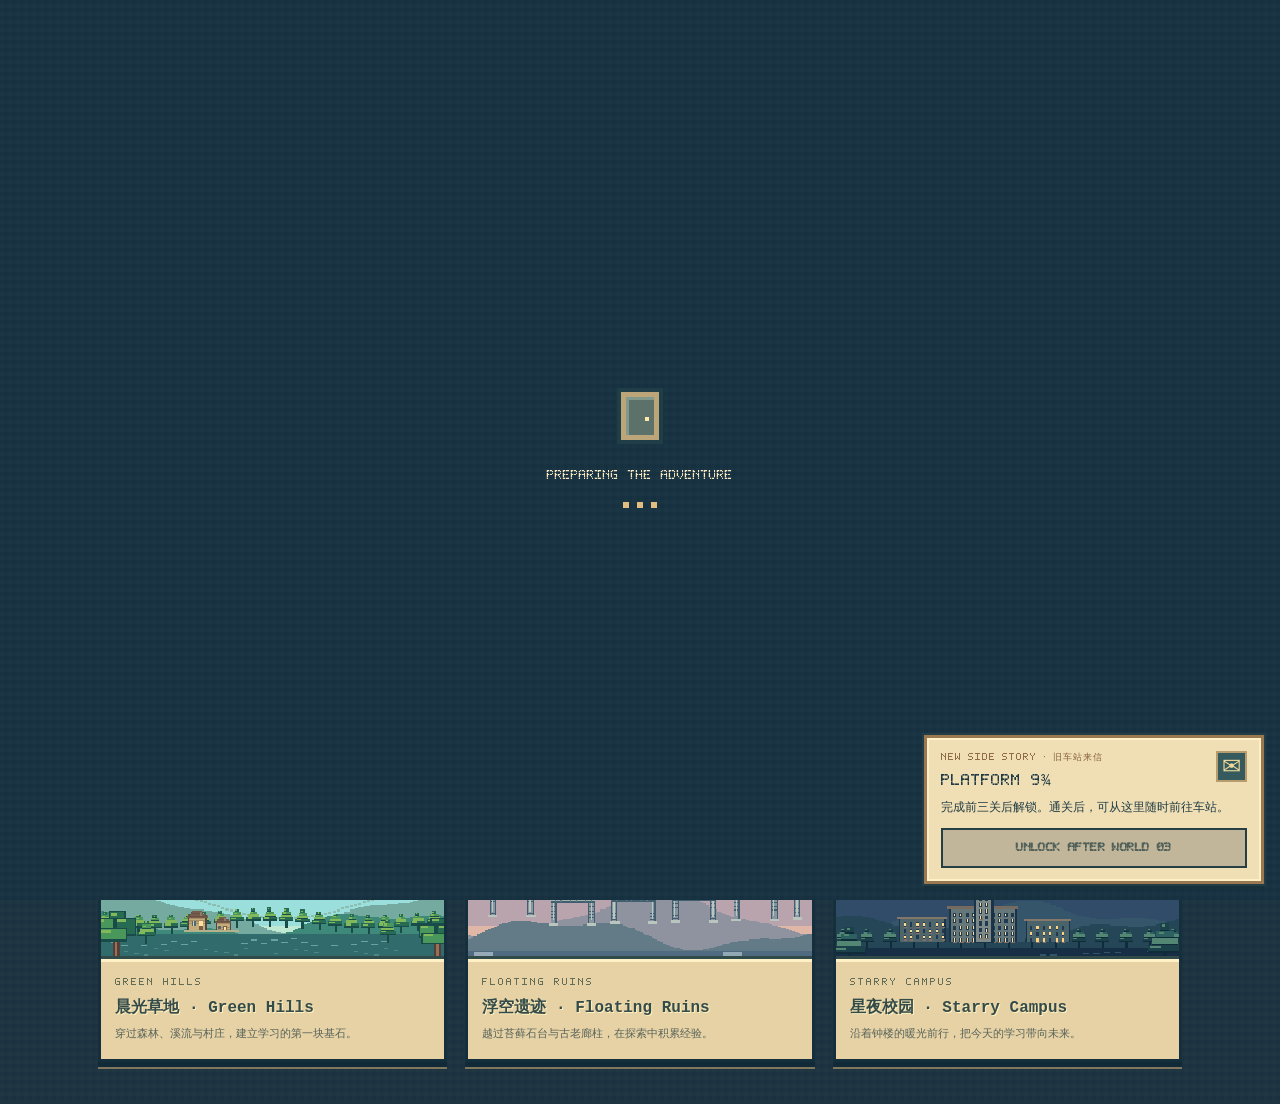
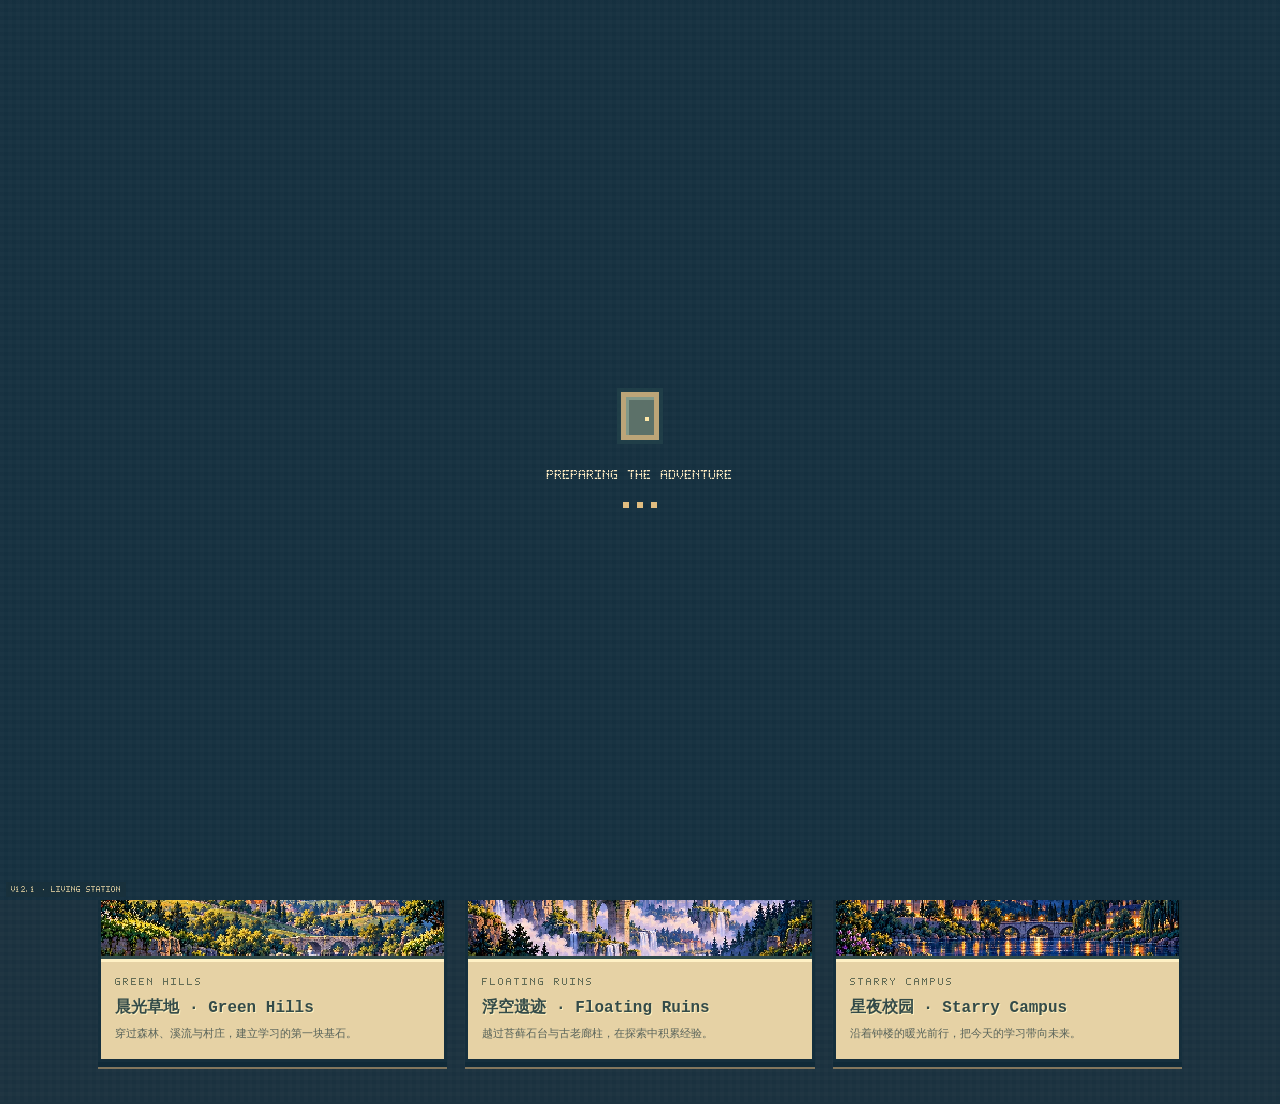
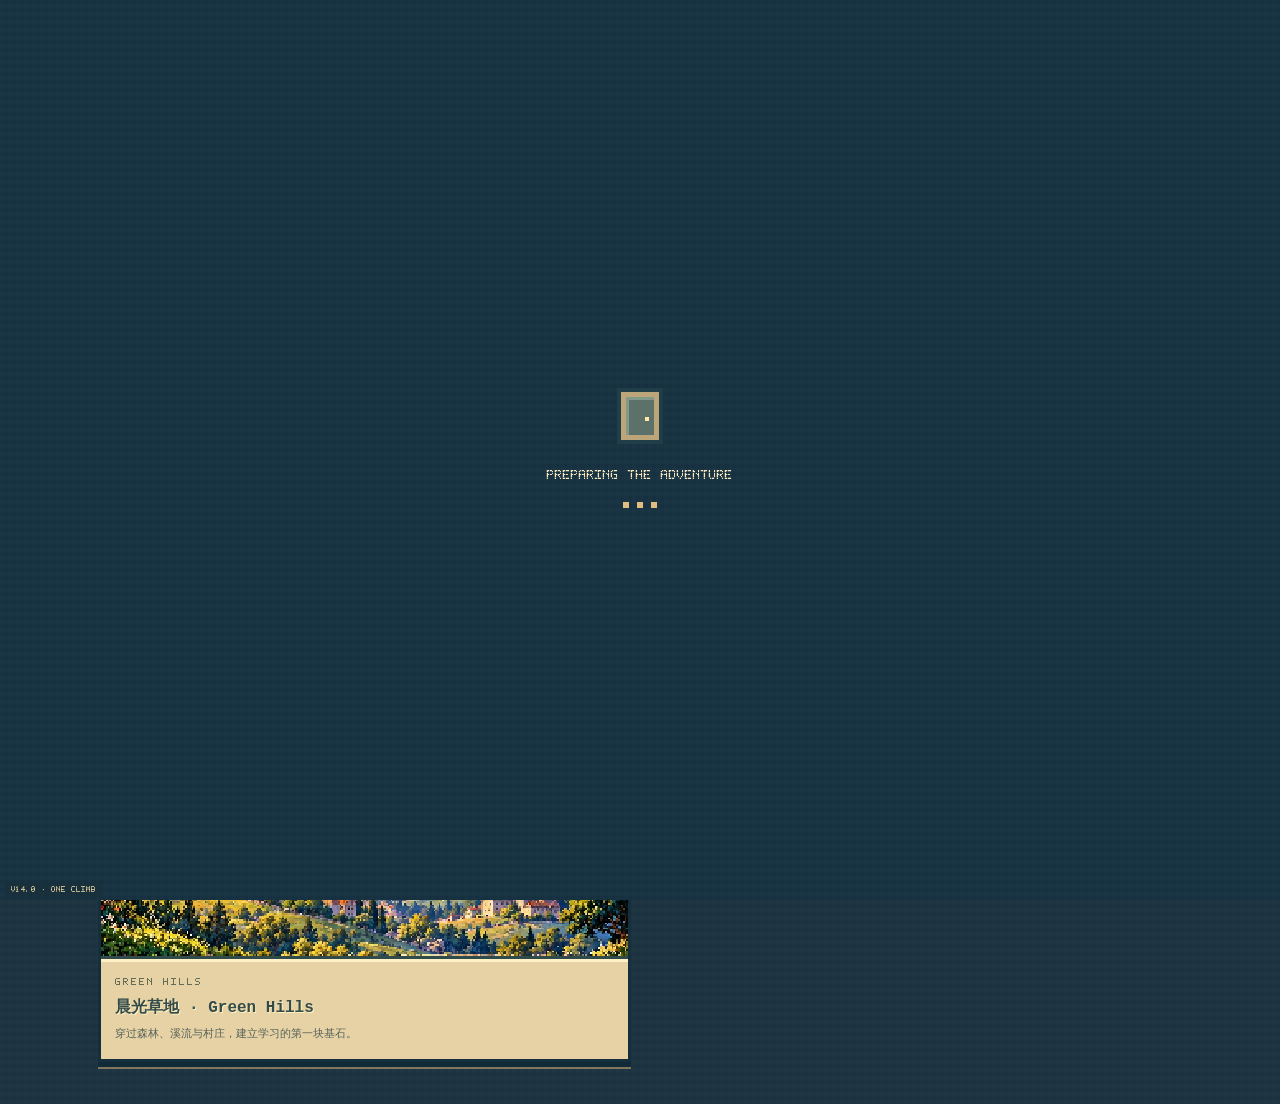
